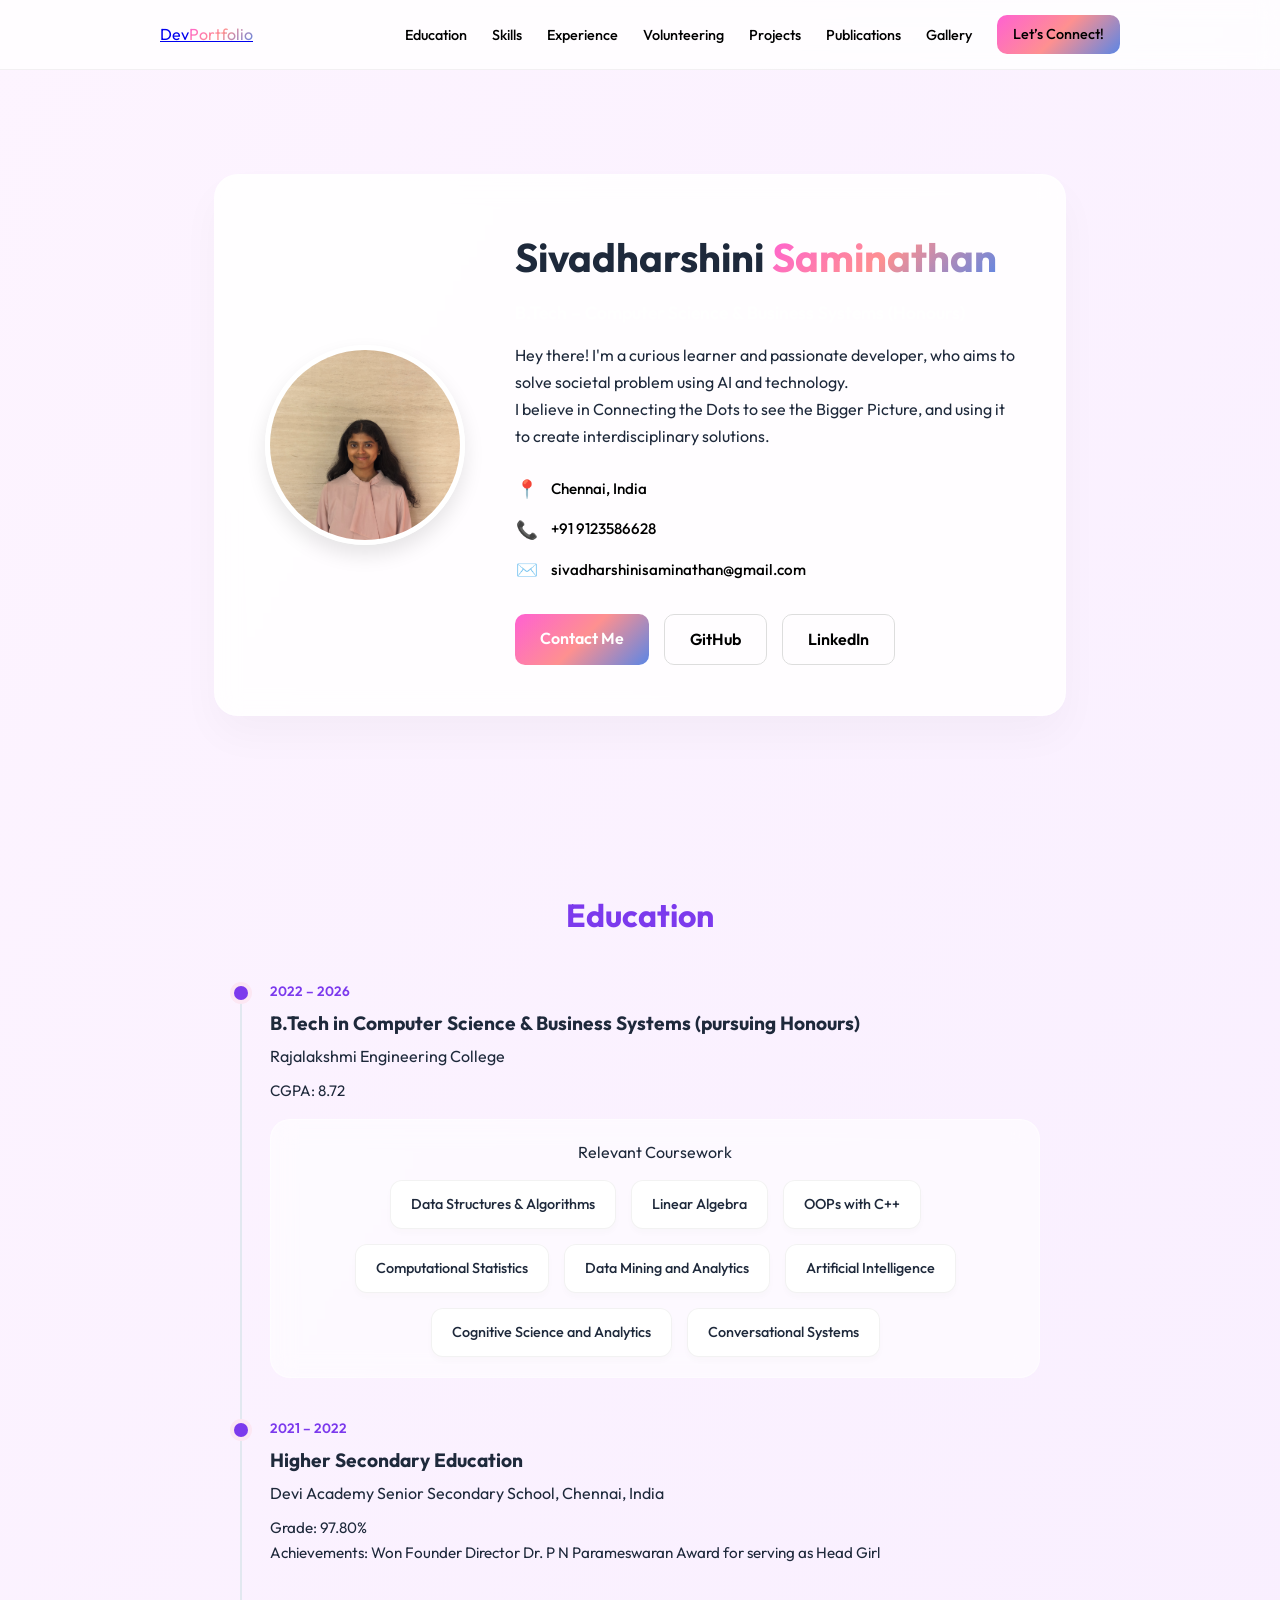
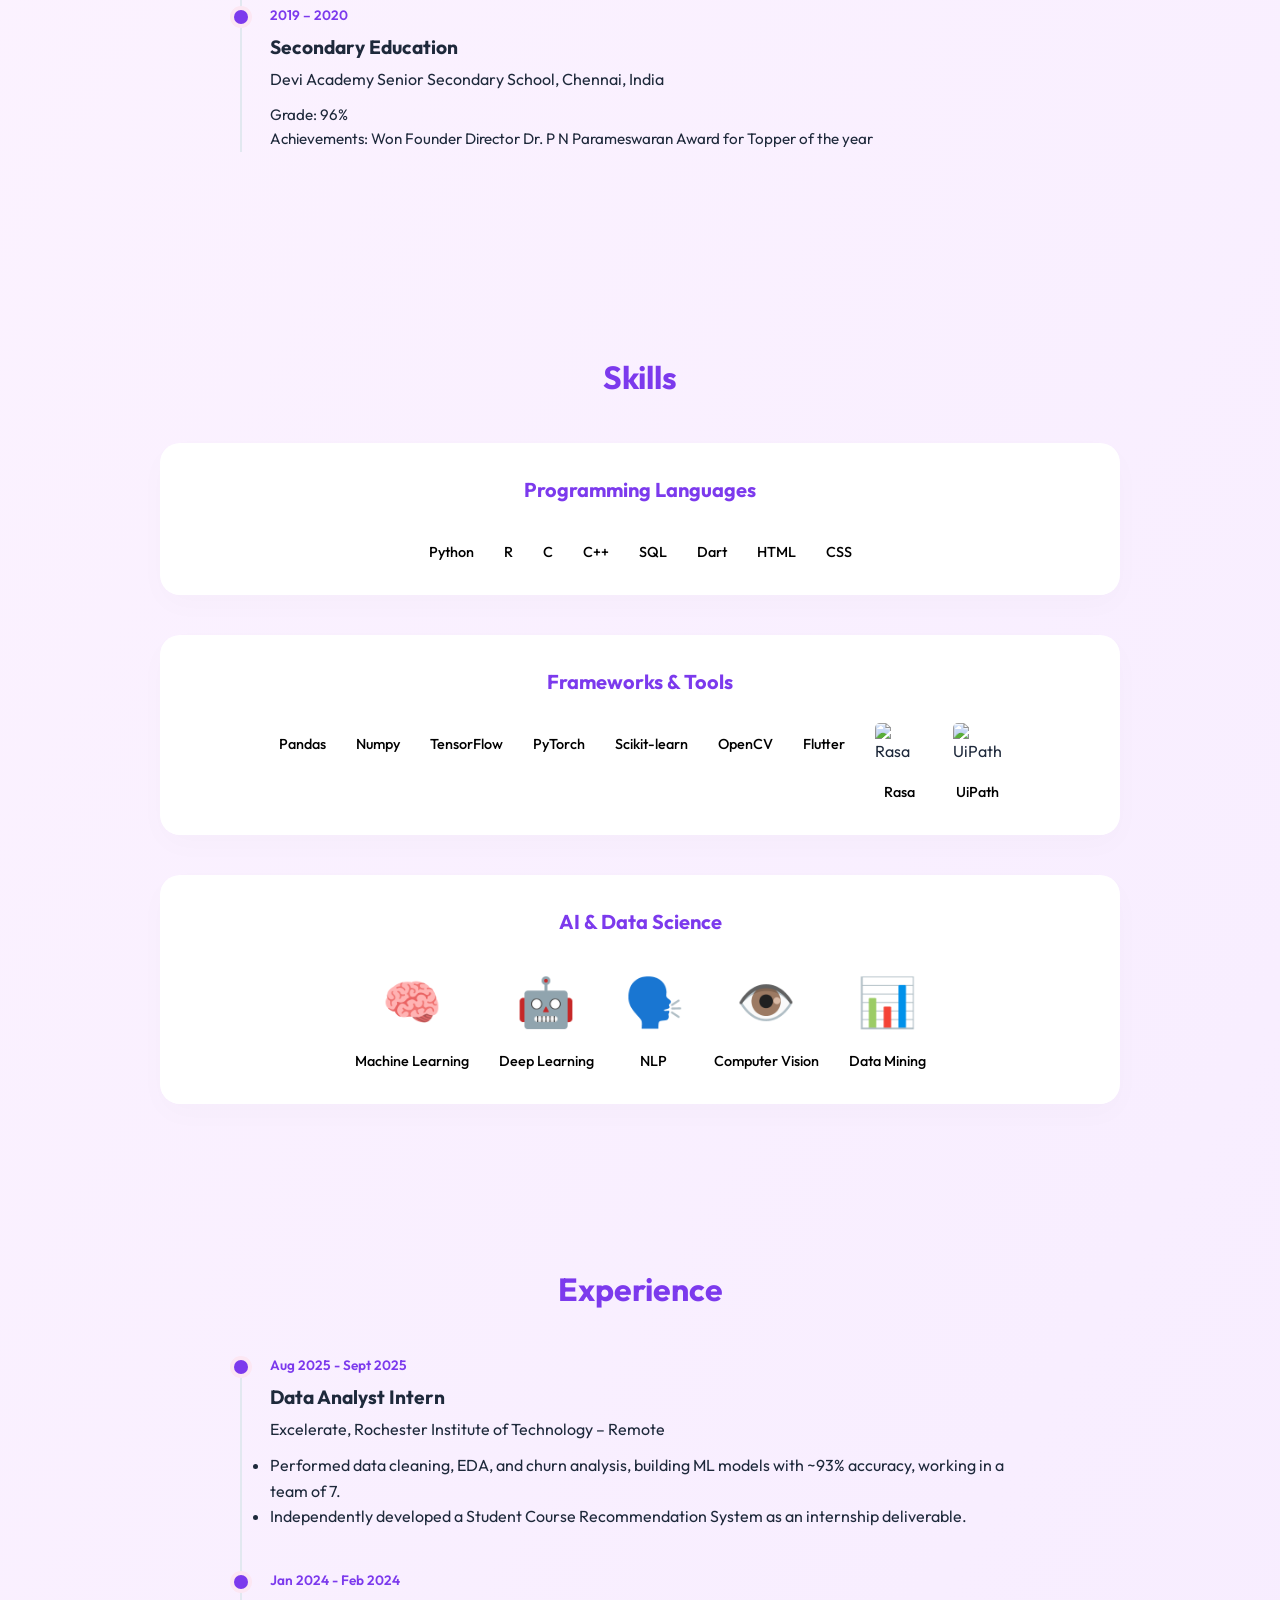
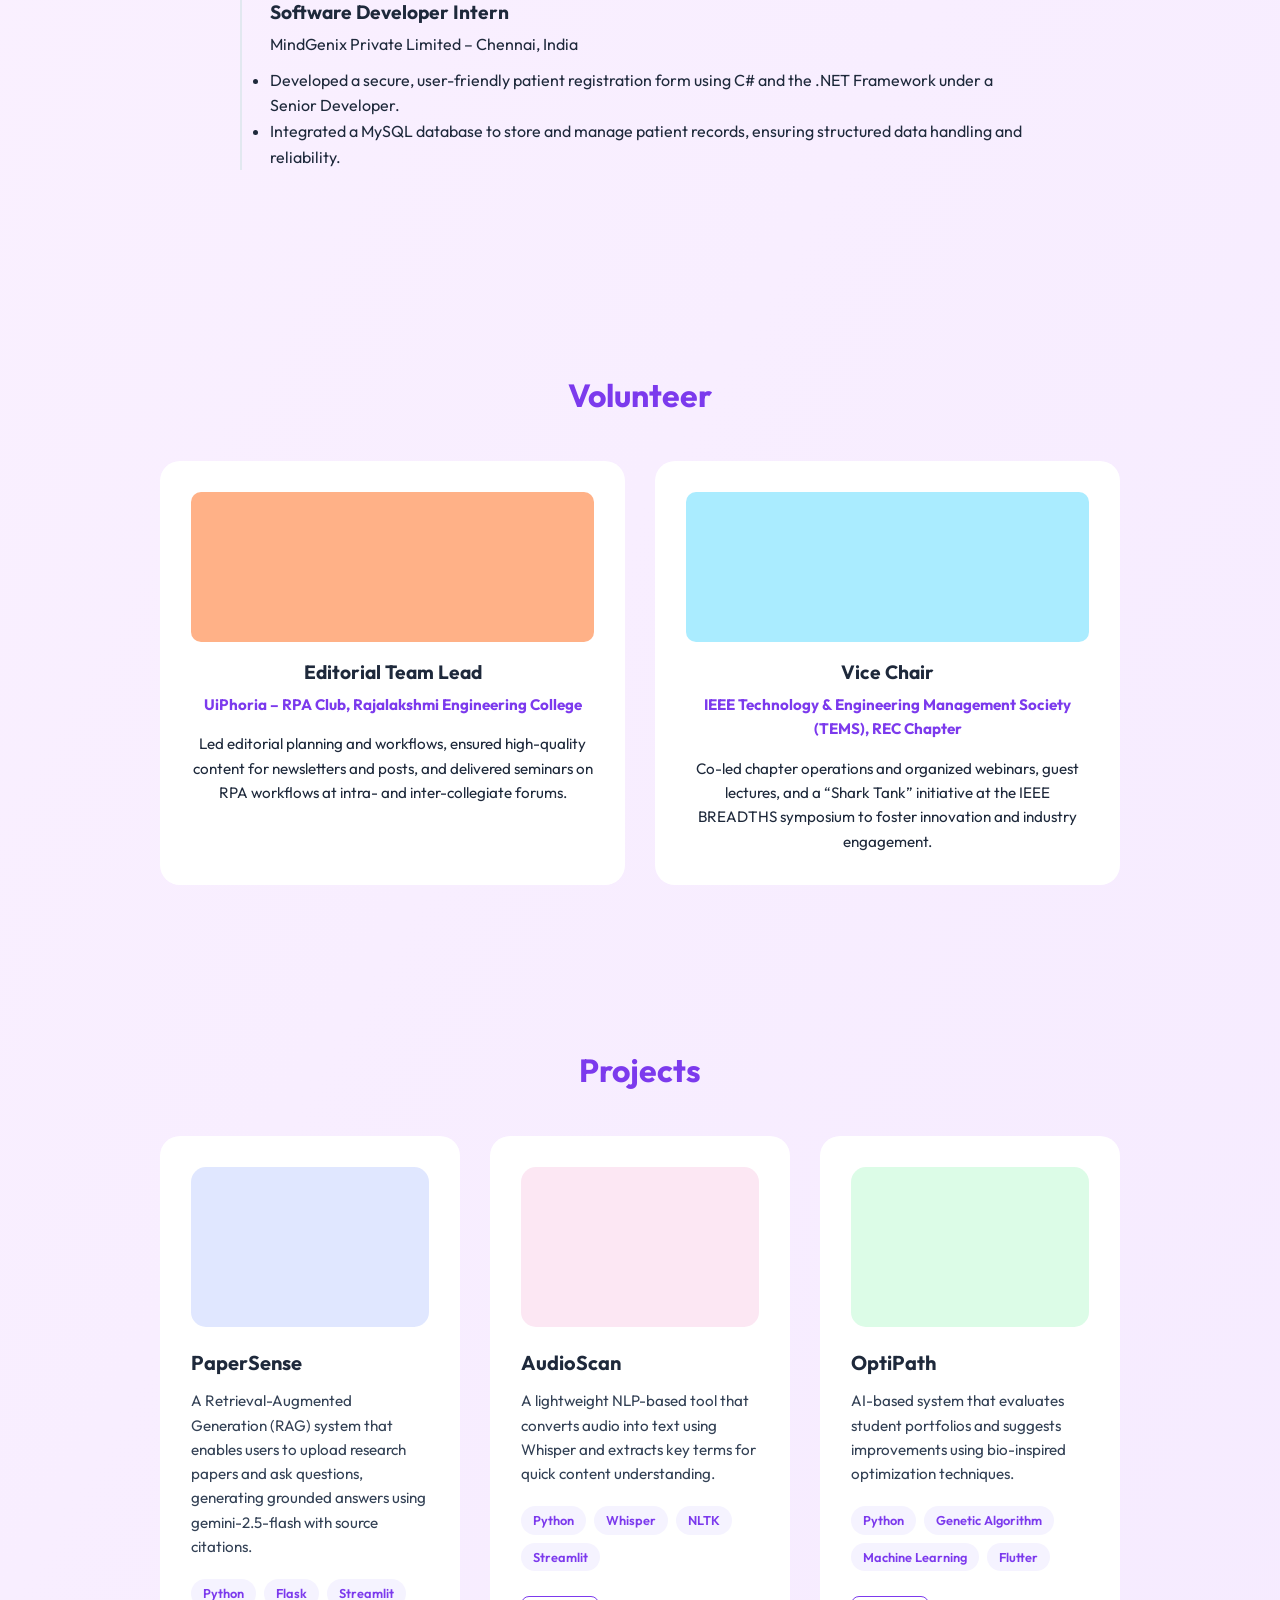
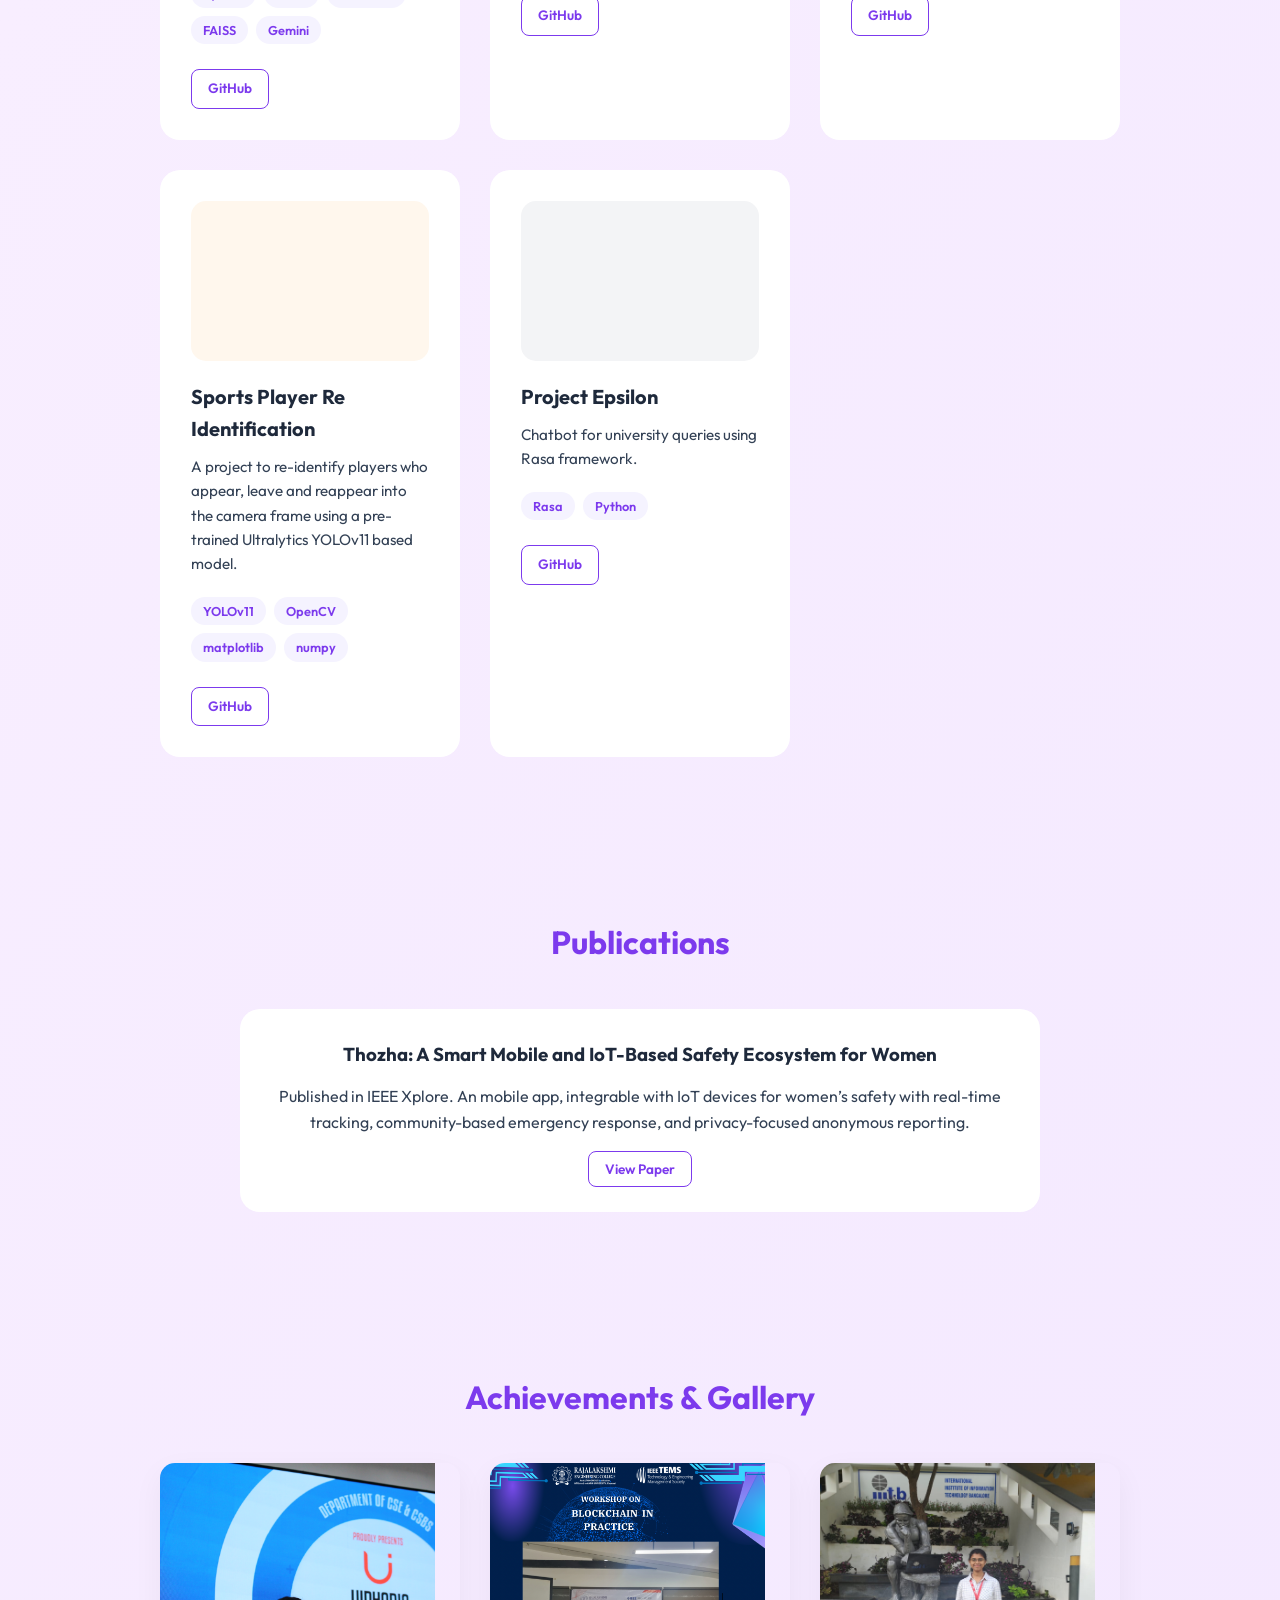
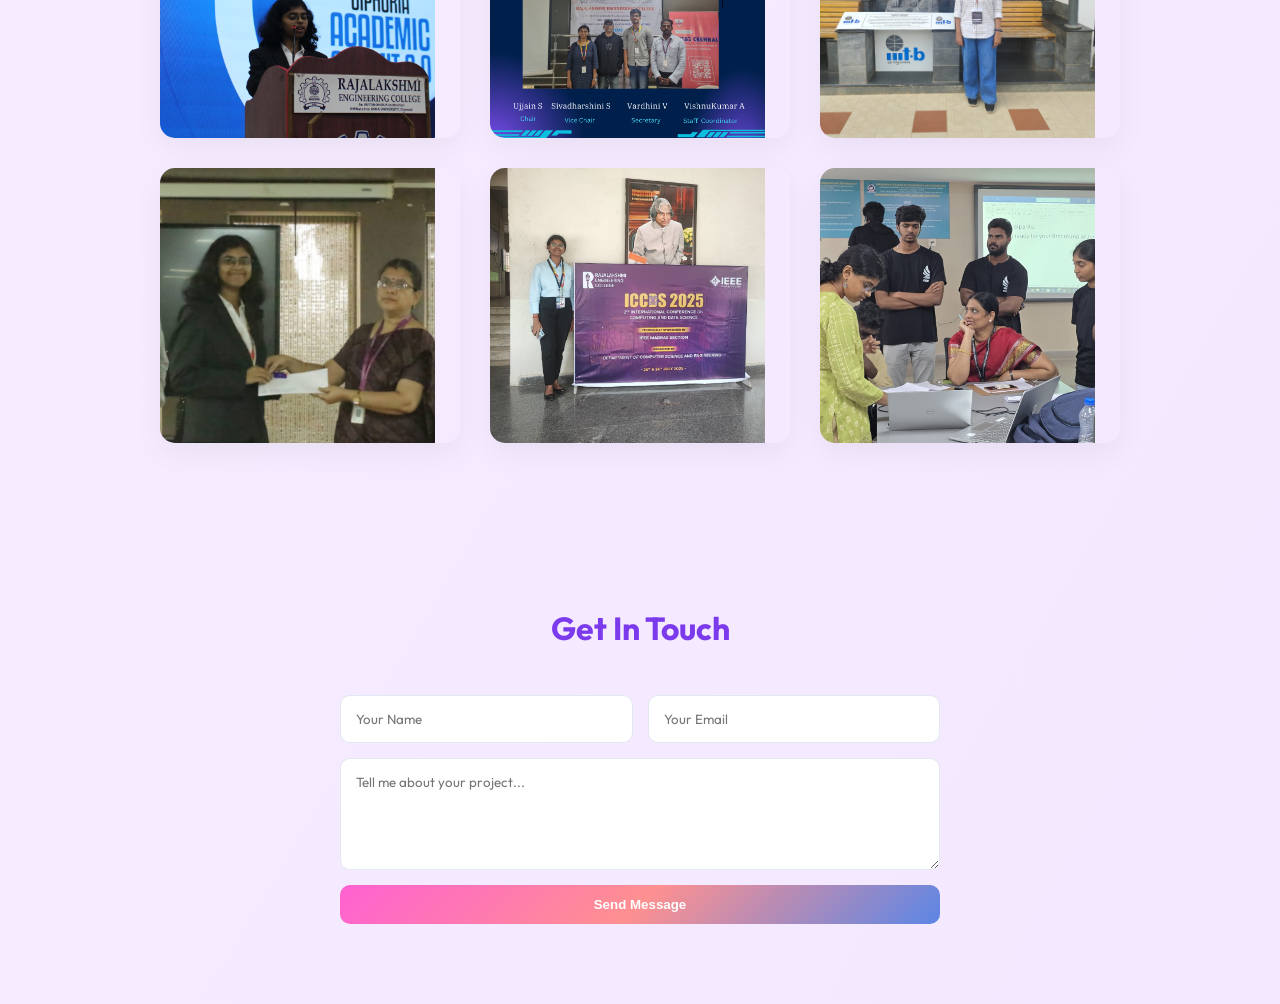
==== index.html @ cec2d794 "Initial commit" ====
<!DOCTYPE html>
<html lang="en">

<head>
    <meta charset="UTF-8">
    <meta name="viewport" content="width=device-width, initial-scale=1.0">
    <title>Portfolio | Sivadharshini Saminathan</title>

    <link rel="stylesheet" href="style.css">
    <link rel="stylesheet" type='text/css' href="https://cdn.jsdelivr.net/gh/devicons/devicon@latest/devicon.min.css" />

    <link rel="preconnect" href="https://fonts.googleapis.com">
    <link rel="preconnect" href="https://fonts.gstatic.com" crossorigin>
    <link href="https://fonts.googleapis.com/css2?family=Outfit:wght@300;400;500;600;700;800&display=swap"
        rel="stylesheet">
</head>

<body>

    <nav class="navbar">
        <div class="container nav-container">
            <a href="#" class="logo">Dev<span class="text-gradient">Portfolio</span></a>
            <ul class="nav-links">
                <li><a href="#education">Education</a></li>
                <li><a href="#skills">Skills</a></li>
                <li><a href="#experience">Experience</a></li>
                <li><a href="#volunteer">Volunteering</a></li>
                <li><a href="#projects">Projects</a></li>
                <li><a href="#publications">Publications</a></li>
                <li><a href="#gallery">Gallery</a></li>
                <li><a href="#contact" class="btn btn-primary" style="padding: 8px 16px;">Let’s Connect!</a></li>
            </ul>
        </div>
    </nav>

    <main>

        <!-- HERO -->
        <section class="hero">
            <div class="container">
                <div class="hero-rectangular-card">
                    <div class="profile-circle">
                        <img src="assets/profile.jpg" alt="Sivadharshini">
                    </div>

                    <div class="hero-right">
                        <h1>Sivadharshini <span class="text-gradient">Saminathan</span></h1>

                        <p class="hero-subtitle">
                            B.Tech – Computer Science & Business Systems (Honours)
                        </p>

                        <p class="hero-bio">
                            Hey there!
                            I'm a curious learner and passionate developer, who aims to solve societal problem using AI
                            and technology.<br>
                            I believe in Connecting the Dots to see the Bigger Picture, and using it to create
                            interdisciplinary solutions.
                        </p>

                        <ul class="hero-contact-list">
                            <li>
                                <span class="icon">📍</span>
                                <span>Chennai, India</span>
                            </li>
                            <li>
                                <span class="icon">📞</span>
                                <span>+91 9123586628</span>
                            </li>
                            <li>
                                <span class="icon">✉️</span>
                                <span>sivadharshinisaminathan@gmail.com</span>
                            </li>
                        </ul>

                        <div class="hero-btns">
                            <a href="#contact" class="btn btn-primary">Contact Me</a>
                            <a href="https://github.com/Sivadharshini04" class="btn btn-outline">GitHub</a>
                            <a href="https://linkedin.com/in/sivadharshini-saminathan"
                                class="btn btn-outline">LinkedIn</a>
                        </div>
                    </div>
                </div>
            </div>
        </section>

        <!-- EDUCATION -->
        <section id="education" class="section">
            <div class="container">
                <h2 class="section-title">Education</h2>

                <div class="timeline">
                    <!-- College -->
                    <div class="timeline-item">
                        <div class="timeline-dot"></div>
                        <div class="timeline-date">2022 – 2026</div>
                        <div class="timeline-content">
                            <h3>B.Tech in Computer Science & Business Systems (pursuing Honours)</h3>
                            <h4>Rajalakshmi Engineering College</h4>
                            <p style="margin-bottom: 15px;">CGPA: 8.72</p>

                            <div class="coursework-box" style="padding: 20px; margin-top: 15px;">
                                <h4 style="font-size: 1rem; margin-bottom: 15px;">Relevant Coursework</h4>
                                <div class="coursework-flex">
                                    <div class="course-card">Data Structures & Algorithms</div>
                                    <div class="course-card">Linear Algebra</div>
                                    <div class="course-card">OOPs with C++</div>
                                    <div class="course-card">Computational Statistics</div>
                                    <div class="course-card">Data Mining and Analytics</div>
                                    <div class="course-card">Artificial Intelligence</div>
                                    <div class="course-card">Cognitive Science and Analytics</div>
                                    <div class="course-card">Conversational Systems</div>
                                </div>
                            </div>
                        </div>
                    </div>

                    <!-- School -->
                    <div class="timeline-item">
                        <div class="timeline-dot"></div>
                        <div class="timeline-date">2021 – 2022</div>
                        <div class="timeline-content">
                            <h3>Higher Secondary Education</h3>
                            <h4>Devi Academy Senior Secondary School, Chennai, India</h4>
                            <p>Grade: 97.80%</p>
                            <p>Achievements: Won Founder Director Dr. P N Parameswaran Award for serving as Head Girl
                            </p>
                        </div>
                    </div>
                    <div class="timeline-item">
                        <div class="timeline-dot"></div>
                        <div class="timeline-date">2019 – 2020</div>
                        <div class="timeline-content">
                            <h3>Secondary Education</h3>
                            <h4>Devi Academy Senior Secondary School, Chennai, India</h4>
                            <p>Grade: 96%</p>
                            <p>Achievements: Won Founder Director Dr. P N Parameswaran Award for Topper of the year</p>
                        </div>
                    </div>
                </div>
            </div>
        </section>

        <!-- SKILLS -->
        <section id="skills" class="section">
            <div class="container">
                <h2 class="section-title">Skills</h2>

                <div class="skills-card-layout">
                    <!-- Programming Languages -->
                    <div class="skill-category-card">
                        <h3>Programming Languages</h3>
                        <div class="skill-icons-grid">
                            <div class="skill-item">
                                <i class="devicon-python-plain colored"></i>
                                <span>Python</span>
                            </div>
                            <div class="skill-item">
                                <i class="devicon-r-plain colored"></i>
                                <span>R</span>
                            </div>
                            <div class="skill-item">
                                <i class="devicon-c-plain colored"></i>
                                <span>C</span>
                            </div>
                            <div class="skill-item">
                                <i class="devicon-cplusplus-plain colored"></i>
                                <span>C++</span>
                            </div>
                            <div class="skill-item">
                                <i class="devicon-mysql-plain colored"></i>
                                <span>SQL</span>
                            </div>
                            <div class="skill-item">
                                <i class="devicon-dart-plain colored"></i>
                                <span>Dart</span>
                            </div>
                            <div class="skill-item">
                                <i class="devicon-html5-plain colored"></i>
                                <span>HTML</span>
                            </div>
                            <div class="skill-item">
                                <i class="devicon-css3-plain colored"></i>
                                <span>CSS</span>
                            </div>
                        </div>
                    </div>

                    <!-- Frameworks & Tools -->
                    <div class="skill-category-card">
                        <h3>Frameworks & Tools</h3>
                        <div class="skill-icons-grid">
                            <div class="skill-item">
                                <i class="devicon-pandas-plain colored"></i>
                                <span>Pandas</span>
                            </div>
                            <div class="skill-item">
                                <i class="devicon-numpy-plain colored"></i>
                                <span>Numpy</span>
                            </div>
                            <div class="skill-item">
                                <i class="devicon-tensorflow-original colored"></i>
                                <span>TensorFlow</span>
                            </div>
                            <div class="skill-item">
                                <i class="devicon-pytorch-original colored"></i>
                                <span>PyTorch</span>
                            </div>
                            <div class="skill-item">
                                <i class="devicon-scikitlearn-plain colored"></i>
                                <span>Scikit-learn</span>
                            </div>
                            <div class="skill-item">
                                <i class="devicon-opencv-plain colored"></i>
                                <span>OpenCV</span>
                            </div>
                            <div class="skill-item">
                                <i class="devicon-flutter-plain colored"></i>
                                <span>Flutter</span>
                            </div>
                            <div class="skill-item">
                                <img src="https://github.com/RasaHQ.png" alt="Rasa" class="skill-img">
                                <span>Rasa</span>
                            </div>
                            <div class="skill-item">
                                <img src="https://github.com/UiPath.png" alt="UiPath" class="skill-img">
                                <span>UiPath</span>
                            </div>
                        </div>
                    </div>

                    <!-- AI & Data Science -->
                    <div class="skill-category-card">
                        <h3>AI & Data Science</h3>
                        <div class="skill-icons-grid">
                            <div class="skill-item">
                                <span class="emoji-icon">🧠</span>
                                <span>Machine Learning</span>
                            </div>
                            <div class="skill-item">
                                <span class="emoji-icon">🤖</span>
                                <span>Deep Learning</span>
                            </div>
                            <div class="skill-item">
                                <span class="emoji-icon">🗣️</span>
                                <span>NLP</span>
                            </div>
                            <div class="skill-item">
                                <span class="emoji-icon">👁️</span>
                                <span>Computer Vision</span>
                            </div>
                            <div class="skill-item">
                                <span class="emoji-icon">📊</span>
                                <span>Data Mining</span>
                            </div>
                        </div>
                    </div>
                </div>
            </div>
        </section>

        <!-- EXPERIENCE -->
        <section id="experience" class="section">
            <div class="container">
                <h2 class="section-title">Experience</h2>
                <div class="timeline">
                    <!-- Example Internship Item -->
                    <div class="timeline-item">
                        <div class="timeline-dot"></div>
                        <div class="timeline-date">Aug 2025 - Sept 2025</div>
                        <div class="timeline-content">
                            <h3>Data Analyst Intern</h3>
                            <h4>Excelerate, Rochester Institute of Technology – Remote</h4>
                            <ul>
                                <li>Performed data cleaning, EDA, and churn analysis, building ML models with ~93%
                                    accuracy, working in a team of 7.</li>
                                <li>Independently developed a Student Course Recommendation System as an internship
                                    deliverable.</li>
                            </ul>
                        </div>
                    </div>
                    <div class="timeline-item">
                        <div class="timeline-dot"></div>
                        <div class="timeline-date">Jan 2024 - Feb 2024</div>
                        <div class="timeline-content">
                            <h3>Software Developer Intern</h3>
                            <h4>MindGenix Private Limited – Chennai, India</h4>
                            <ul>
                                <li>Developed a secure, user-friendly patient registration form using C# and the .NET
                                    Framework under a Senior Developer.</li>
                                <li>Integrated a MySQL database to store and manage patient records, ensuring structured
                                    data handling and reliability.</li>
                            </ul>
                        </div>
                    </div>
                </div>
            </div>
        </section>

        <!-- VOLUNTEER -->
        <section id="volunteer" class="section">
            <div class="container">
                <h2 class="section-title">Volunteer</h2>
                <div class="volunteer-grid">
                    <div class="volunteer-card">
                        <div class="volunteer-img-placeholder"
                            style="background-color: #ffb187; height: 150px; border-radius: 10px; margin-bottom: 15px;">
                        </div>
                        <h3>Editorial Team Lead</h3>
                        <h4>UiPhoria – RPA Club, Rajalakshmi Engineering College</h4>
                        <p>
                            Led editorial planning and workflows, ensured high-quality content for newsletters and
                            posts,
                            and delivered seminars on RPA workflows at intra- and inter-collegiate forums.
                        </p>
                    </div>

                    <div class="volunteer-card">
                        <div class="volunteer-img-placeholder"
                            style="background-color: #aaecff; height: 150px; border-radius: 10px; margin-bottom: 15px;">
                        </div>
                        <h3>Vice Chair</h3>
                        <h4>IEEE Technology & Engineering Management Society (TEMS), REC Chapter</h4>
                        <p>
                            Co-led chapter operations and organized webinars, guest lectures, and a “Shark Tank”
                            initiative
                            at the IEEE BREADTHS symposium to foster innovation and industry engagement.
                        </p>
                    </div>

                </div>
            </div>
        </section>

        <!-- PROJECTS -->
        <section id="projects" class="section">
            <div class="container">
                <h2 class="section-title">Projects</h2>
                <div class="projects-grid">
                    <!-- Project 1: PaperSense -->
                    <div class="project-card">
                        <div class="project-img-placeholder" style="background-color: #e0e7ff;"></div>
                        <div class="project-content">
                            <h3>PaperSense</h3>
                            <p>
                                A Retrieval-Augmented Generation (RAG) system that enables users to upload research
                                papers and ask questions, generating grounded answers using gemini-2.5-flash with
                                source citations.
                            </p>
                            <div class="project-tags">
                                <span>Python</span>
                                <span>Flask</span>
                                <span>Streamlit</span>
                                <span>FAISS</span>
                                <span>Gemini</span>
                            </div>
                            <div class="project-links">
                                <a href="https://github.com/Sivadharshini04/papersense" class="btn-sm btn-outline"
                                    target="_blank">
                                    GitHub
                                </a>
                            </div>
                        </div>
                    </div>

                    <!-- Project 2: AudioScan -->
                    <div class="project-card">
                        <div class="project-img-placeholder" style="background-color: #fce7f3;"></div>
                        <div class="project-content">
                            <h3>AudioScan</h3>
                            <p>
                                A lightweight NLP-based tool that converts audio into text using Whisper and extracts
                                key terms for quick content understanding.
                            </p>
                            <div class="project-tags">
                                <span>Python</span>
                                <span>Whisper</span>
                                <span>NLTK</span>
                                <span>Streamlit</span>
                            </div>
                            <div class="project-links">
                                <a href="https://github.com/Sivadharshini04/AudioScan" class="btn-sm btn-outline"
                                    target="_blank">
                                    GitHub
                                </a>
                            </div>
                        </div>
                    </div>


                    <!-- Project 3: OptiPath -->
                    <div class="project-card">
                        <div class="project-img-placeholder" style="background-color: #dcfce7;"></div>
                        <div class="project-content">
                            <h3>OptiPath</h3>
                            <p>AI-based system that evaluates student portfolios and suggests improvements using
                                bio-inspired optimization techniques.</p>
                            <div class="project-tags">
                                <span>Python</span>
                                <span>Genetic Algorithm</span>
                                <span>Machine Learning</span>
                                <span>Flutter</span>
                            </div>
                            <div class="project-links">
                                <a href="https://github.com/Sivadharshini04/OptiPath" class="btn-sm btn-outline"
                                    target="_blank">
                                    GitHub
                                </a>
                            </div>
                        </div>
                    </div>


                    <!-- Project 4: Player Re-Identification -->
                    <div class="project-card">
                        <div class="project-img-placeholder" style="background-color: #fff7ed;"></div>
                        <div class="project-content">
                            <h3>Sports Player Re Identification</h3>
                            <p>A project to re-identify players who appear, leave and reappear into the camera frame
                                using a pre-trained Ultralytics YOLOv11 based model.</p>
                            <div class="project-tags">
                                <span>YOLOv11</span>
                                <span>OpenCV</span>
                                <span>matplotlib</span>
                                <span>numpy</span>
                            </div>
                            <div class="project-links">
                                <a href="https://github.com/Sivadharshini04/sports-player-reidentification"
                                    class="btn-sm btn-outline" target="blank">
                                    GitHub
                                </a>
                            </div>
                        </div>
                    </div>

                    <!-- Project 5 -->
                    <div class="project-card">
                        <div class="project-img-placeholder" style="background-color: #f3f4f6;"></div>
                        <div class="project-content">
                            <h3>Project Epsilon</h3>
                            <p>Chatbot for university queries using Rasa framework.</p>
                            <div class="project-tags">
                                <span>Rasa</span>
                                <span>Python</span>
                            </div>
                            <div class="project-links">
                                <a href="#" class="btn-sm btn-outline">GitHub</a>
                            </div>
                        </div>
                    </div>
                </div>
            </div>
        </section>

        <!-- PUBLICATIONS -->
        <section id="publications" class="section">
            <div class="container">
                <h2 class="section-title">Publications</h2>
                <div class="publication-card">
                    <h3>Thozha: A Smart Mobile and IoT-Based Safety Ecosystem for Women</h3>
                    <p>Published in IEEE Xplore. An mobile app, integrable with IoT devices for women’s safety with
                        real-time tracking, community-based emergency response, and privacy-focused anonymous reporting.
                    </p>
                    <a href="https://ieeexplore.ieee.org/abstract/document/11209496" class="btn-sm btn-outline"
                        target="_blank">View Paper</a>
                </div>
            </div>
        </section>

        <!-- GALLERY -->
        <section id="gallery" class="section">
            <div class="container">
                <h2 class="section-title">Achievements & Gallery</h2>
                <div class="gallery-grid">
                    <div class="gallery-item">
                        <img src="assets/gallery1.jpg" alt="UiPhoria Academic Summit 2024" class="gallery-img">
                    </div>
                    <div class="gallery-item">
                        <img src="assets/gallery2.jpg" alt="IEEE TEMS Workshop 2024" class="gallery-img">
                    </div>
                    <div class="gallery-item">
                        <img src="assets/gallery3.jpg" alt="IIIT B Hack the Metaverse 2023" class="gallery-img">
                    </div>
                    <div class="gallery-item">
                        <img src="assets/gallery4.jpg" alt="IEEE TEMS Inauguration 2025" class="gallery-img">
                    </div>
                    <div class="gallery-item">
                        <img src="assets/gallery5.jpg" alt="gallery5" class="gallery-img">
                    </div>
                    <div class="gallery-item">
                        <img src="assets/gallery6.jpg" alt="gallery6" class="gallery-img">
                    </div>
                </div>
            </div>
        </section>

        <!-- CONTACT -->
        <section id="contact" class="section">
            <div class="container">
                <h2 class="section-title">Get In Touch</h2>

                <div class="contact-wrapper">
                    <form class="balanced-form">
                        <div class="input-row">
                            <input type="text" class="form-input" placeholder="Your Name">
                            <input type="email" class="form-input" placeholder="Your Email">
                        </div>

                        <textarea rows="5" class="form-input" placeholder="Tell me about your project..."></textarea>

                        <button class="btn btn-primary full-btn">Send Message</button>
                    </form>
                </div>
            </div>
        </section>

    </main>

</body>

</html>
---- style.css ----
:root {
    --primary-bg: #f5f3ff;
    /* Will be overridden by body background */
    --card-bg: rgba(255, 255, 255, 0.85);
    --accent: #7c3aed;
    --text-main: #1e293b;
    --text-muted: #ffffff;
    --gradient: linear-gradient(135deg, #FF61D2 0%, #FE9090 50%, #5B86E5 100%);
}

* {
    margin: 0;
    padding: 0;
    box-sizing: border-box;
}

body {
    font-family: 'Outfit', sans-serif;
    background: linear-gradient(120deg, #fdf4ff 0%, #f3e8ff 50%, #e0e7ff 100%);
    background-size: 200% 200%;
    animation: gradientBG 15s ease infinite;
    color: var(--text-main);
    line-height: 1.6;
}

@keyframes gradientBG {
    0% {
        background-position: 0% 50%;
    }

    50% {
        background-position: 100% 50%;
    }

    100% {
        background-position: 0% 50%;
    }
}

.container {
    max-width: 1000px;
    margin: 0 auto;
    padding: 0 20px;
}

.text-gradient {
    background: var(--gradient);
    background-clip: text;
    -webkit-background-clip: text;
    -webkit-text-fill-color: transparent;
}

.section {
    padding: 80px 0;
}

.section-title {
    text-align: center;
    margin-bottom: 40px;
    font-size: 2rem;
    color: #7c3aed;
}

/* Navbar */
.navbar {
    position: fixed;
    top: 0;
    width: 100%;
    background: rgba(255, 255, 255, 0.8);
    backdrop-filter: blur(10px);
    z-index: 1000;
    padding: 15px 0;
    border-bottom: 1px solid rgba(0, 0, 0, 0.05);
}

.nav-container {
    display: flex;
    justify-content: space-between;
    align-items: center;
}

.nav-links {
    display: flex;
    list-style: none;
    gap: 25px;
    align-items: center;
}

.nav-links a {
    text-decoration: none;
    color: #000;
    font-weight: 500;
    font-size: 0.9rem;
}

/* Hero Card */
.hero {
    min-height: 90vh;
    display: flex;
    align-items: center;
    padding-top: 80px;
}

.hero-rectangular-card {
    background: var(--card-bg);
    border-radius: 24px;
    padding: 50px;
    display: flex;
    align-items: center;
    gap: 50px;
    box-shadow: 0 20px 40px rgba(0, 0, 0, 0.03);
    backdrop-filter: blur(12px);
    -webkit-backdrop-filter: blur(12px);
    border: 1px solid rgba(255, 255, 255, 0.5);
}

.profile-circle {
    width: 200px;
    height: 200px;
    border-radius: 50%;
    overflow: hidden;
    border: 5px solid #fff;
    box-shadow: 0 10px 20px rgba(0, 0, 0, 0.1);
    flex-shrink: 0;
}

.profile-circle img {
    width: 100%;
    height: 100%;
    object-fit: cover;
}

.hero-right h1 {
    font-size: 2.5rem;
    margin-bottom: 10px;
}

.hero-subtitle {
    font-size: 1.1rem;
    color: var(--text-muted);
    margin-bottom: 15px;
    font-weight: 500;
}

.hero-bio {
    color: var(--text-main);
    margin-bottom: 25px;
    max-width: 500px;
    line-height: 1.7;
    font-size: 1rem;
}

.hero-contact-list {
    list-style: none;
    margin-bottom: 30px;
    display: flex;
    flex-direction: column;
    gap: 12px;
}

.hero-contact-list li {
    display: flex;
    align-items: center;
    gap: 12px;
    color: #000;
    font-size: 0.95rem;
    font-weight: 500;
}

.hero-contact-list .icon {
    font-size: 1.1rem;
    width: 24px;
    text-align: center;
}

.hero-btns {
    display: flex;
    gap: 15px;
}

/* Buttons */
.btn {
    padding: 12px 25px;
    border-radius: 10px;
    font-weight: 600;
    text-decoration: none;
    display: inline-block;
    cursor: pointer;
    border: none;
    transition: 0.3s;
}

.btn-primary {
    background: var(--gradient);
    color: #fff;
}

.btn-outline {
    border: 1.5px solid #ddd;
    color: #000;
}

.btn-outline:hover {
    border-color: var(--accent);
    color: var(--accent);
}

/* Projects Section */
.projects-grid {
    display: grid;
    grid-template-columns: repeat(auto-fit, minmax(300px, 1fr));
    gap: 30px;
}

.project-card {
    background: #fff;
    border-radius: 20px;
    padding: 30px;
    backdrop-filter: blur(12px);
    -webkit-backdrop-filter: blur(12px);
    border: 1px solid rgba(255, 255, 255, 0.5);
    transition: transform 0.3s ease, box-shadow 0.3s ease;
    display: flex;
    flex-direction: column;
}

.project-card:hover {
    transform: translateY(-5px);
    box-shadow: 0 20px 40px rgba(0, 0, 0, 0.08);
}

.project-content h3 {
    font-size: 1.25rem;
    margin-bottom: 10px;
    color: var(--text-main);
}

.project-content p {
    color: #334155;
    /* Dark gray */
    font-size: 0.95rem;
    margin-bottom: 20px;
    line-height: 1.6;
}

.project-tags {
    display: flex;
    flex-wrap: wrap;
    gap: 8px;
    margin-bottom: 25px;
}

.project-tags span {
    background: var(--primary-bg);
    color: #7c3aed;
    padding: 4px 12px;
    border-radius: 20px;
    font-size: 0.8rem;
    font-weight: 600;
}

.project-links {
    display: flex;
    gap: 10px;
    margin-top: auto;
}

.btn-sm {
    padding: 8px 16px;
    border-radius: 8px;
    font-size: 0.85rem;
    text-decoration: none;
    font-weight: 600;
    transition: 0.3s;
}

.btn-sm.btn-outline {
    border: 1px solid #7c3aed;
    /* Purple border */
    color: #7c3aed;
    /* Purple text */
    background: #fff;
    /* White background */
}

.btn-sm.btn-outline:hover {
    background: #7c3aed;
    color: #fff;
}

.btn-sm.btn-primary {
    background: var(--gradient);
    color: #fff;
}

/* Education & Coursework */
.edu-main-info {
    text-align: left;
    margin-bottom: 30px;
}

.edu-main-info h3 {
    font-size: 1.5rem;
    color: #1e293b;
    margin-bottom: 5px;
}

.edu-main-info p {
    color: #334155;
    font-size: 1rem;
    margin-bottom: 15px;
}

.cgpa-pill {
    display: inline-block;
    padding: 6px 18px;
    background: #ede9fe;
    color: #7c3aed;
    border-radius: 20px;
    font-weight: 700;
    margin-top: 5px;
    font-size: 0.9rem;
}

.coursework-box {
    background: rgba(255, 255, 255, 0.6);
    padding: 30px;
    border-radius: 20px;
    backdrop-filter: blur(12px);
    -webkit-backdrop-filter: blur(12px);
    border: 1px solid rgba(255, 255, 255, 0.5);
}

.coursework-box h4 {
    text-align: center;
    margin-bottom: 25px;
    color: #1e293b;
    font-size: 1.2rem;
}

.coursework-flex {
    display: flex;
    flex-wrap: wrap;
    gap: 15px;
    justify-content: center;
}

.course-card {
    background: #fff;
    padding: 12px 20px;
    border-radius: 12px;
    font-size: 0.9rem;
    border: 1px solid rgba(0, 0, 0, 0.05);
    font-weight: 500;
    color: #1e293b;
    /* Dark text */
    box-shadow: 0 4px 6px rgba(0, 0, 0, 0.02);
    transition: transform 0.2s, box-shadow 0.2s;
}

.course-card:hover {
    transform: translateY(-2px);
    box-shadow: 0 8px 12px rgba(0, 0, 0, 0.05);
    border-color: #7c3aed;
}

/* Skills Card Layout */
.skills-card-layout {
    display: flex;
    flex-direction: column;
    gap: 40px;
}

.skill-category-card {
    background: #fff;
    padding: 30px;
    border-radius: 20px;
    backdrop-filter: blur(12px);
    -webkit-backdrop-filter: blur(12px);
    border: 1px solid rgba(255, 255, 255, 0.5);
    box-shadow: 0 10px 30px rgba(0, 0, 0, 0.02);
}

.skill-category-card h3 {
    color: #7c3aed;
    margin-bottom: 25px;
    text-align: center;
    font-size: 1.25rem;
}

.skill-icons-grid {
    display: flex;
    flex-wrap: wrap;
    justify-content: center;
    gap: 30px;
}

.skill-item {
    display: flex;
    flex-direction: column;
    align-items: center;
    gap: 10px;
}

.skill-item i {
    font-size: 3rem;
    transition: transform 0.3s;
}

.skill-item:hover i {
    transform: scale(1.1);
}

.skill-item .emoji-icon {
    font-size: 3rem;
}

.skill-item span {
    font-size: 0.9rem;
    font-weight: 500;
    color: #000;
    /* Black text */
}

/* Experience Timeline */
.timeline {
    position: relative;
    max-width: 800px;
    margin: 0 auto;
    padding-left: 30px;
}

.timeline::before {
    content: '';
    position: absolute;
    left: 0;
    top: 5px;
    bottom: 0;
    width: 2px;
    background: #e2e8f0;
}

.timeline-item {
    position: relative;
    margin-bottom: 40px;
}

.timeline-dot {
    position: absolute;
    left: -36px;
    top: 5px;
    width: 14px;
    height: 14px;
    border-radius: 50%;
    background: var(--accent);
    box-shadow: 0 0 0 4px #fce7f3;
}

.timeline-date {
    font-size: 0.85rem;
    color: var(--accent);
    font-weight: 600;
    margin-bottom: 5px;
}

.timeline-content h3 {
    font-size: 1.2rem;
    color: var(--text-main);
    margin-bottom: 5px;
}

.timeline-content h4 {
    font-size: 1rem;
    color: #1e293b;
    font-weight: 400;
    margin-bottom: 10px;
}

.timeline-content p {
    color: #1e293b;
    font-size: 0.95rem;
    line-height: 1.6;
    font-weight: 400;
}

/* Volunteer Grid */
.volunteer-grid {
    display: grid;
    grid-template-columns: repeat(auto-fit, minmax(300px, 1fr));
    gap: 30px;
}

.volunteer-card {
    background: #fff;
    padding: 30px;
    border-radius: 20px;
    backdrop-filter: blur(12px);
    -webkit-backdrop-filter: blur(12px);
    border: 1px solid rgba(255, 255, 255, 0.5);
    text-align: center;
    transition: transform 0.3s;
}

.volunteer-card:hover {
    transform: translateY(-5px);
}

.volunteer-card h3 {
    color: var(--text-main);
    margin-bottom: 5px;
    font-size: 1.2rem;
}

.volunteer-card h4 {
    color: var(--accent);
    font-size: 0.95rem;
    margin-bottom: 15px;
}

.volunteer-card p {
    color: #1e293b;
    font-size: 0.95rem;
    font-weight: 400;
}

/* Projects Image Placeholder */
.project-img-placeholder {
    height: 160px;
    border-radius: 15px;
    margin-bottom: 20px;
    background: #f1f5f9;
}

/* Publications */
.publication-card {
    background: #fff;
    padding: 30px;
    border-radius: 20px;
    backdrop-filter: blur(12px);
    -webkit-backdrop-filter: blur(12px);
    border: 1px solid rgba(255, 255, 255, 0.5);
    max-width: 800px;
    margin: 0 auto;
    text-align: center;
}

.publication-card h3 {
    color: var(--text-main);
    margin-bottom: 15px;
}

.publication-card p {
    color: #334155;
    /* Dark gray */
    margin-bottom: 20px;
    line-height: 1.6;
}

/* Contact Balanced */
.contact-wrapper {
    max-width: 600px;
    margin: 0 auto;
}

.balanced-form {
    display: flex;
    flex-direction: column;
    gap: 15px;
}

.input-row {
    display: grid;
    grid-template-columns: 1fr 1fr;
    gap: 15px;
}

.form-input {
    padding: 15px;
    border-radius: 10px;
    border: 1px solid #e2e8f0;
    background: #fff;
    font-family: inherit;
    width: 100%;
}

.form-input:focus {
    outline: none;
    border-color: #7c3aed;
}

.full-btn {
    width: 100%;
}

/* Gallery */
.gallery-grid {
    display: grid;
    grid-template-columns: repeat(3, 1fr);
    gap: 30px;
}

.gallery-item {
    border-radius: 15px;
    overflow: hidden;
    position: relative;
    cursor: pointer;
    box-shadow: 0 10px 30px rgba(0, 0, 0, 0.05);
}

.gallery-img-placeholder {
    height: 275px;
    width: 275px;
    transition: transform 0.3s;
}

.gallery-item:hover .gallery-img-placeholder {
    transform: scale(1.05);
}

.gallery-img {
    width: 275px;
    height: 275px;
    object-fit: cover;
    transition: transform 0.3s;
    display: block;
}

.gallery-item:hover .gallery-img {
    transform: scale(1.05);
}

/* Mobile */
@media (max-width: 768px) {
    .hero-rectangular-card {
        flex-direction: column;
        text-align: center;
        padding: 30px;
    }

    .hero-btns {
        justify-content: center;
    }

    .skills-card-layout {
        gap: 30px;
    }

    .input-row {
        grid-template-columns: 1fr;
    }
}
/* Skill Images */
.skill-item .skill-img {
    width: 3rem;
    height: 3rem;
    object-fit: contain;
    transition: transform 0.3s;
    border-radius: 5px;
}

.skill-item:hover .skill-img {
    transform: scale(1.1);
}
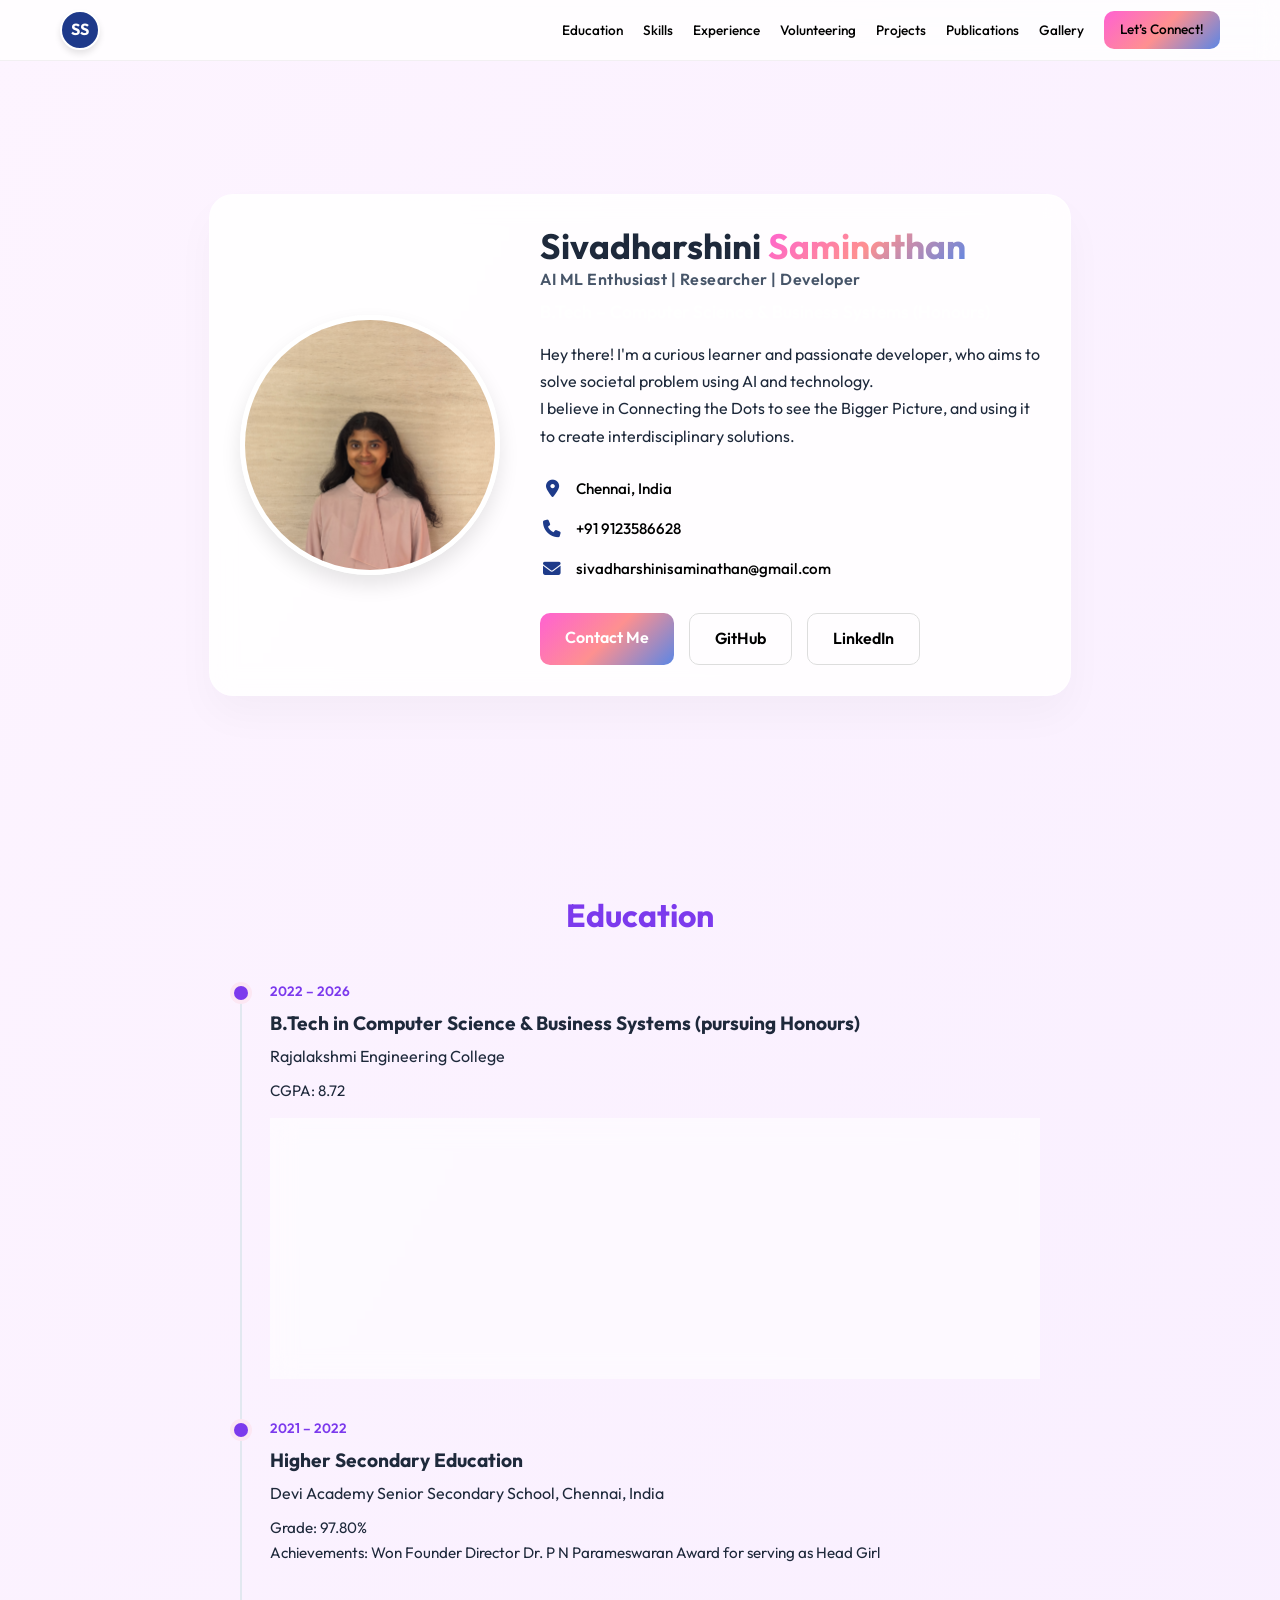
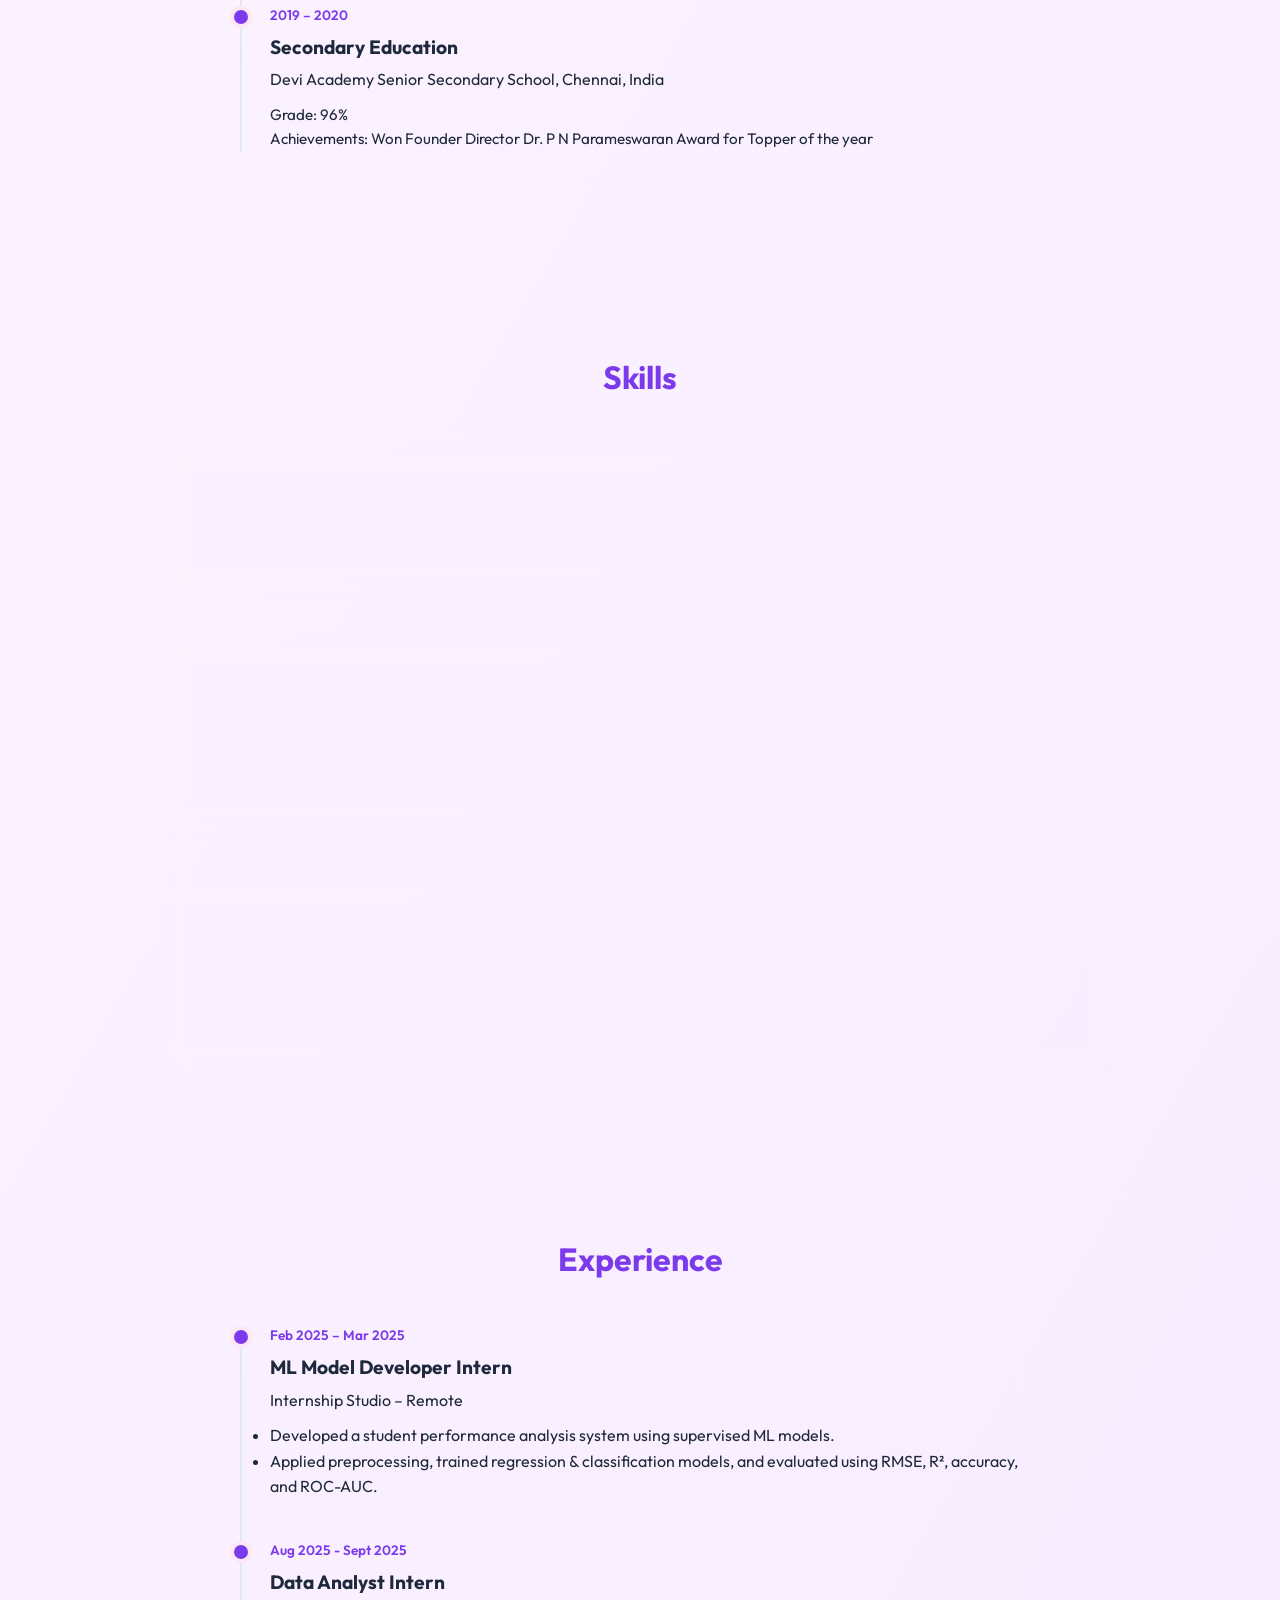
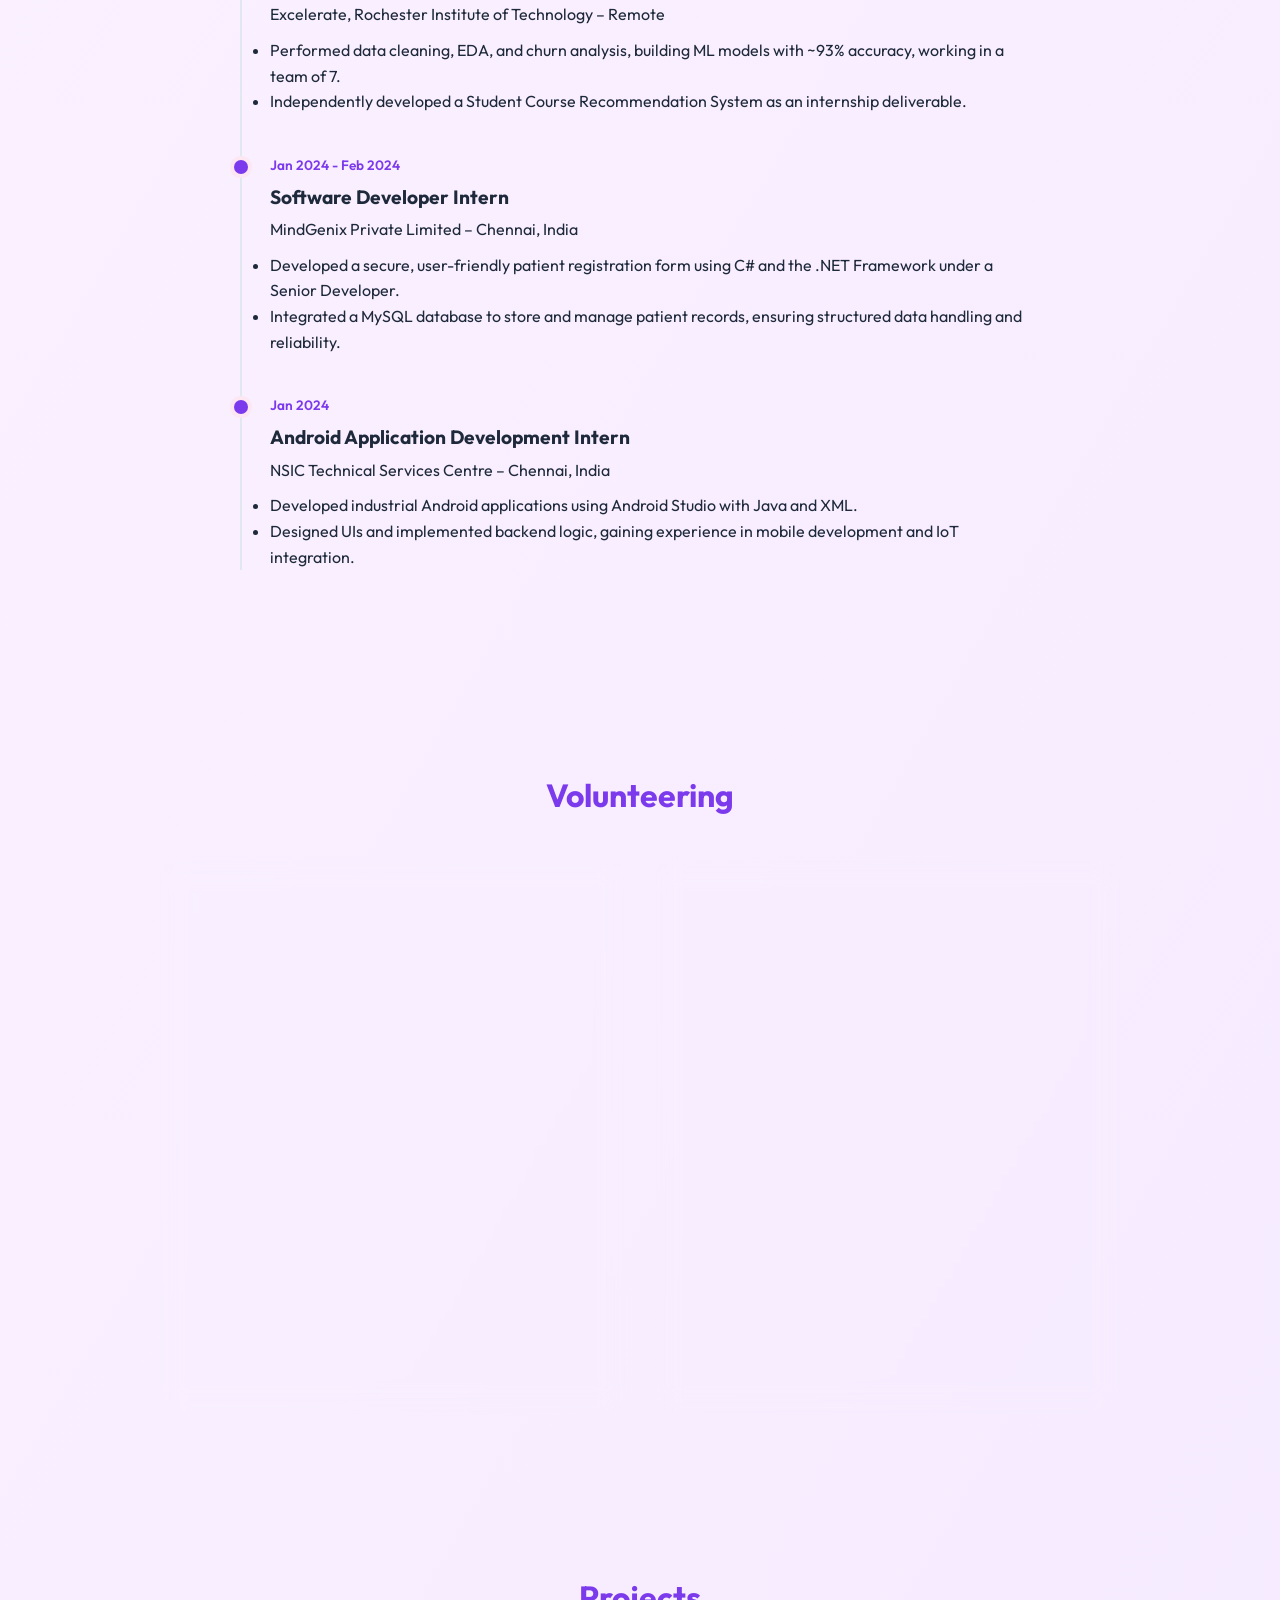
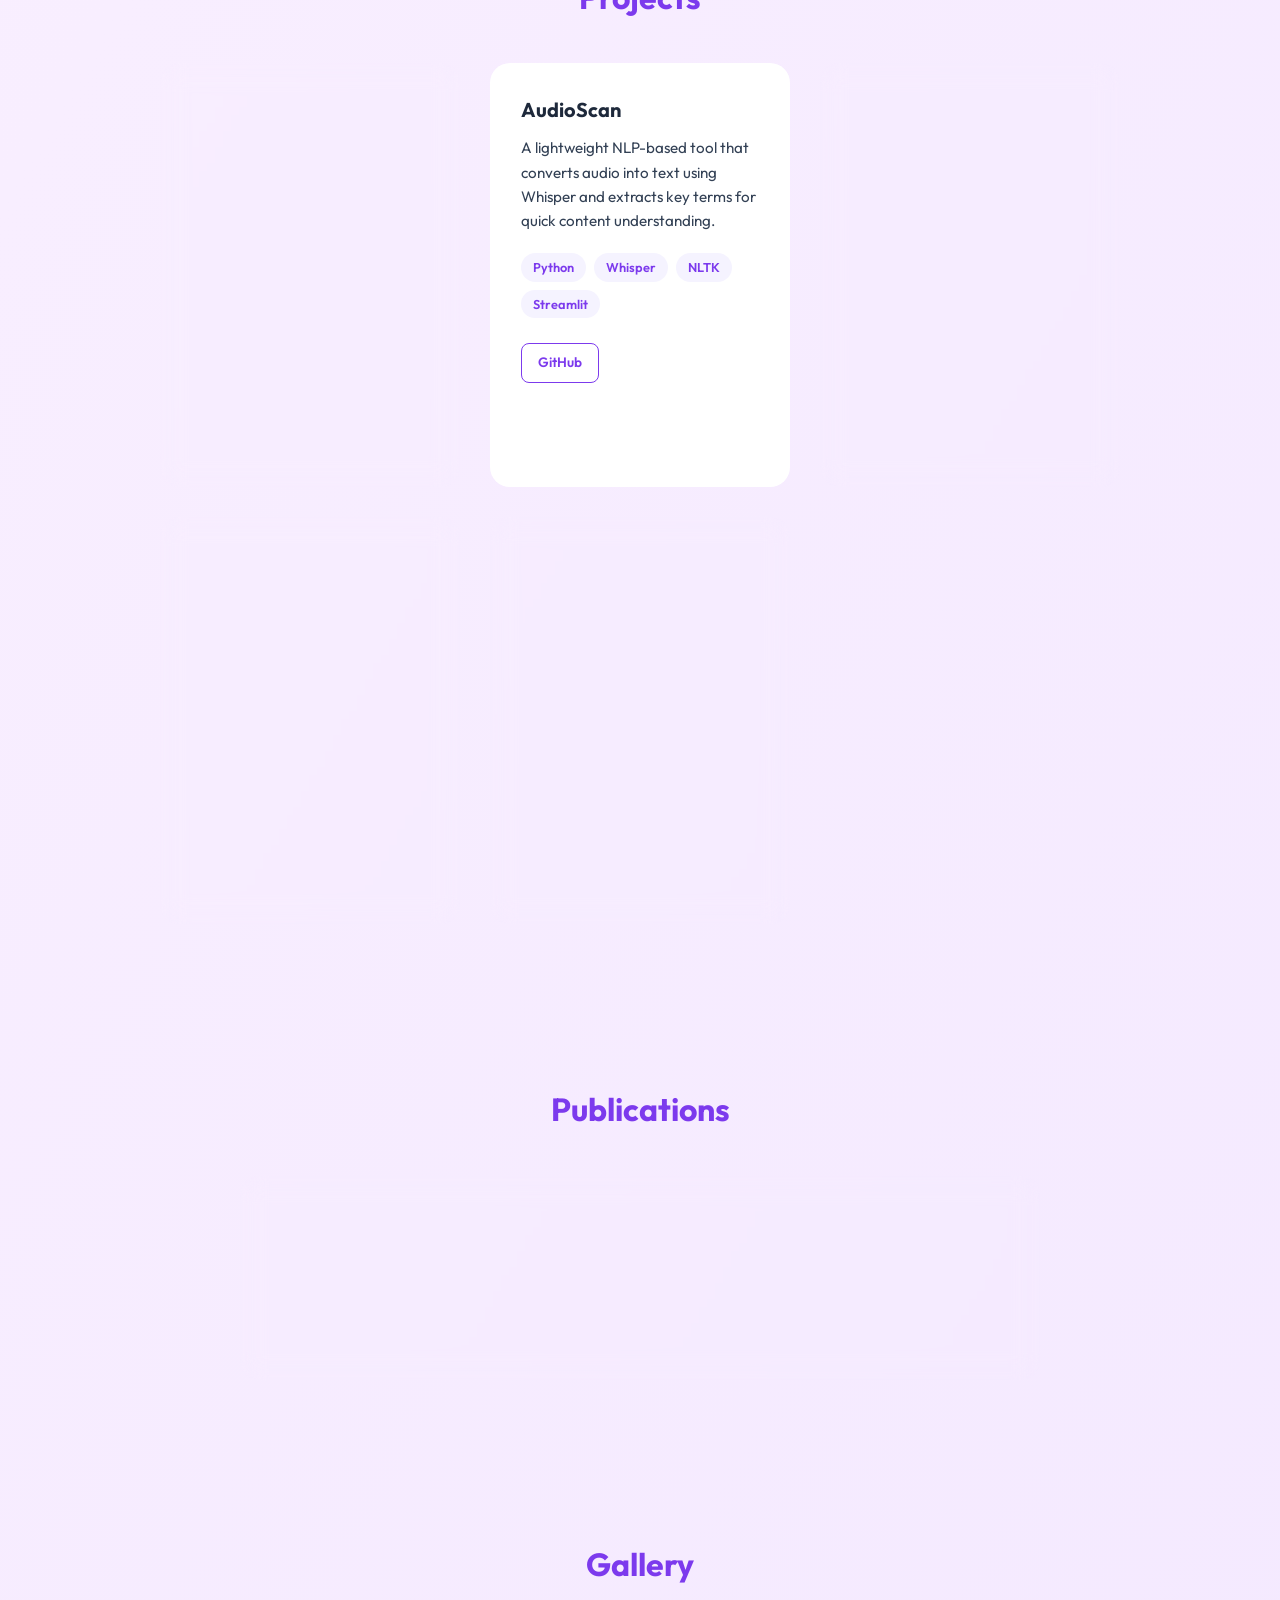
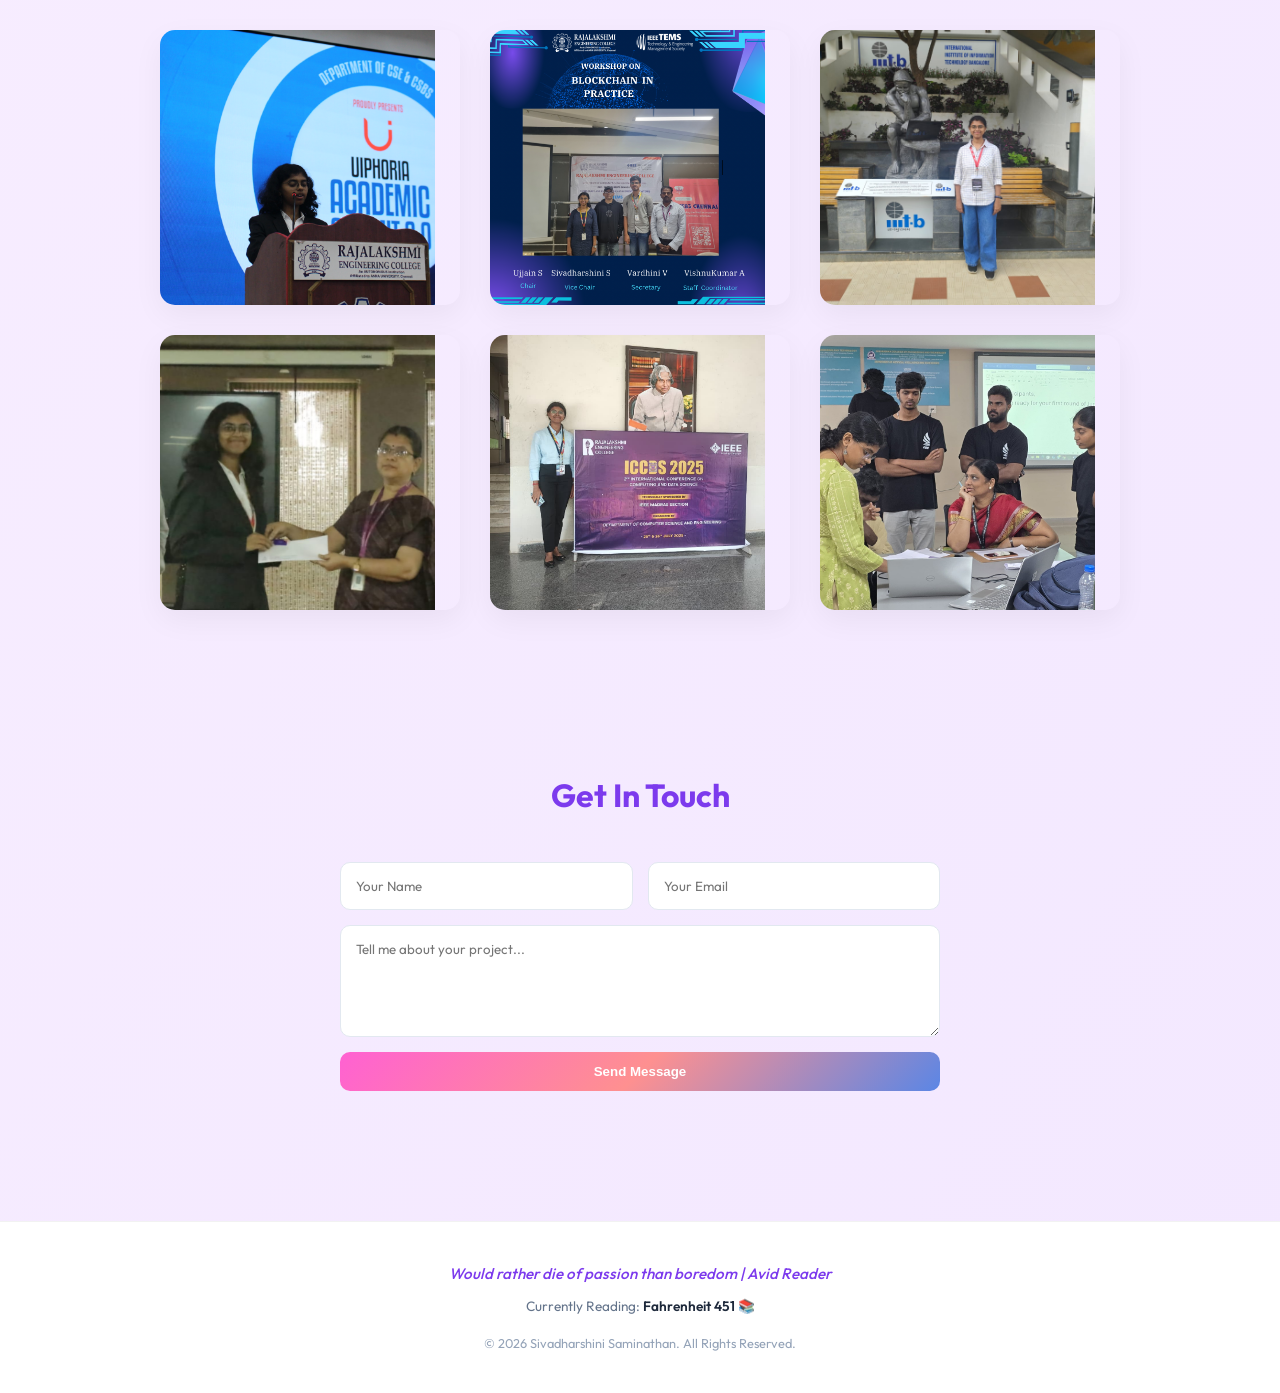
==== commit 31e020c4: "Update portfolio UI: New logo, refined hero, updated navbar, add footer & easter egg" ====
--- a/index.html
+++ b/index.html
@@ -8,6 +8,7 @@
 
     <link rel="stylesheet" href="style.css">
     <link rel="stylesheet" type='text/css' href="https://cdn.jsdelivr.net/gh/devicons/devicon@latest/devicon.min.css" />
+    <link rel="stylesheet" href="https://cdnjs.cloudflare.com/ajax/libs/font-awesome/6.5.1/css/all.min.css">
 
     <link rel="preconnect" href="https://fonts.googleapis.com">
     <link rel="preconnect" href="https://fonts.gstatic.com" crossorigin>
@@ -19,7 +20,7 @@
 
     <nav class="navbar">
         <div class="container nav-container">
-            <a href="#" class="logo">Dev<span class="text-gradient">Portfolio</span></a>
+            <a href="index.html" class="logo-circle">SS</a>
             <ul class="nav-links">
                 <li><a href="#education">Education</a></li>
                 <li><a href="#skills">Skills</a></li>
@@ -45,6 +46,7 @@
 
                     <div class="hero-right">
                         <h1>Sivadharshini <span class="text-gradient">Saminathan</span></h1>
+                        <p class="hero-role">AI ML Enthusiast | Researcher | Developer</p>
 
                         <p class="hero-subtitle">
                             B.Tech – Computer Science & Business Systems (Honours)
@@ -60,15 +62,15 @@
 
                         <ul class="hero-contact-list">
                             <li>
-                                <span class="icon">📍</span>
+                                <span class="icon"><i class="fa-solid fa-location-dot"></i></span>
                                 <span>Chennai, India</span>
                             </li>
                             <li>
-                                <span class="icon">📞</span>
+                                <span class="icon"><i class="fa-solid fa-phone"></i></span>
                                 <span>+91 9123586628</span>
                             </li>
                             <li>
-                                <span class="icon">✉️</span>
+                                <span class="icon"><i class="fa-solid fa-envelope"></i></span>
                                 <span>sivadharshinisaminathan@gmail.com</span>
                             </li>
                         </ul>
@@ -232,26 +234,21 @@
                     <!-- AI & Data Science -->
                     <div class="skill-category-card">
                         <h3>AI & Data Science</h3>
-                        <div class="skill-icons-grid">
-                            <div class="skill-item">
-                                <span class="emoji-icon">🧠</span>
-                                <span>Machine Learning</span>
-                            </div>
-                            <div class="skill-item">
-                                <span class="emoji-icon">🤖</span>
-                                <span>Deep Learning</span>
-                            </div>
-                            <div class="skill-item">
-                                <span class="emoji-icon">🗣️</span>
-                                <span>NLP</span>
-                            </div>
-                            <div class="skill-item">
-                                <span class="emoji-icon">👁️</span>
-                                <span>Computer Vision</span>
-                            </div>
-                            <div class="skill-item">
-                                <span class="emoji-icon">📊</span>
-                                <span>Data Mining</span>
+                        <div class="ai-skills-grid">
+                            <div class="ai-skill-card">
+                                <h4>Data Mining</h4>
+                            </div>
+                            <div class="ai-skill-card">
+                                <h4>NLP</h4>
+                            </div>
+                            <div class="ai-skill-card">
+                                <h4>Deep Learning</h4>
+                            </div>
+                            <div class="ai-skill-card">
+                                <h4>Explainable AI</h4>
+                            </div>
+                            <div class="ai-skill-card">
+                                <h4>Computer Vision</h4>
                             </div>
                         </div>
                     </div>
@@ -264,6 +261,22 @@
             <div class="container">
                 <h2 class="section-title">Experience</h2>
                 <div class="timeline">
+                    <!-- Internship: ML Model Developer -->
+                    <div class="timeline-item">
+                        <div class="timeline-dot"></div>
+                        <div class="timeline-date">Feb 2025 – Mar 2025</div>
+                        <div class="timeline-content">
+                            <h3>ML Model Developer Intern</h3>
+                            <h4>Internship Studio – Remote</h4>
+                            <ul>
+                                <li>Developed a student performance analysis system using supervised ML models.</li>
+                                <li>Applied preprocessing, trained regression & classification models, and evaluated
+                                    using RMSE, R², accuracy, and ROC-AUC.</li>
+                            </ul>
+                        </div>
+                    </div>
+
+                    <!-- Internship: Data Analyst -->
                     <!-- Example Internship Item -->
                     <div class="timeline-item">
                         <div class="timeline-dot"></div>
@@ -293,6 +306,22 @@
                             </ul>
                         </div>
                     </div>
+
+                    <!-- Internship: Android Dev -->
+                    <div class="timeline-item">
+                        <div class="timeline-dot"></div>
+                        <div class="timeline-date">Jan 2024</div>
+                        <div class="timeline-content">
+                            <h3>Android Application Development Intern</h3>
+                            <h4>NSIC Technical Services Centre – Chennai, India</h4>
+                            <ul>
+                                <li>Developed industrial Android applications using Android Studio with Java and XML.
+                                </li>
+                                <li>Designed UIs and implemented backend logic, gaining experience in mobile development
+                                    and IoT integration.</li>
+                            </ul>
+                        </div>
+                    </div>
                 </div>
             </div>
         </section>
@@ -300,24 +329,24 @@
         <!-- VOLUNTEER -->
         <section id="volunteer" class="section">
             <div class="container">
-                <h2 class="section-title">Volunteer</h2>
+                <h2 class="section-title">Volunteering</h2>
                 <div class="volunteer-grid">
                     <div class="volunteer-card">
-                        <div class="volunteer-img-placeholder"
-                            style="background-color: #ffb187; height: 150px; border-radius: 10px; margin-bottom: 15px;">
+                        <div class="volunteer-item">
+                            <img src="assets/volunteer1.jpg" alt="UiPhoria Academic Summit 2024" class="volunteer-img">
                         </div>
                         <h3>Editorial Team Lead</h3>
                         <h4>UiPhoria – RPA Club, Rajalakshmi Engineering College</h4>
                         <p>
                             Led editorial planning and workflows, ensured high-quality content for newsletters and
                             posts,
-                            and delivered seminars on RPA workflows at intra- and inter-collegiate forums.
+                            and delivered seminars on RPA workflows at intra and inter-collegiate forums.
                         </p>
                     </div>
 
                     <div class="volunteer-card">
-                        <div class="volunteer-img-placeholder"
-                            style="background-color: #aaecff; height: 150px; border-radius: 10px; margin-bottom: 15px;">
+                        <div class="volunteer-item">
+                            <img src="assets/volunteer2.jpg" alt="IEEE TEMS" class="volunteer-img">
                         </div>
                         <h3>Vice Chair</h3>
                         <h4>IEEE Technology & Engineering Management Society (TEMS), REC Chapter</h4>
@@ -339,7 +368,7 @@
                 <div class="projects-grid">
                     <!-- Project 1: PaperSense -->
                     <div class="project-card">
-                        <div class="project-img-placeholder" style="background-color: #e0e7ff;"></div>
+                        <!--<div class="project-img-placeholder" style="background-color: #e0e7ff;"></div>-->
                         <div class="project-content">
                             <h3>PaperSense</h3>
                             <p>
@@ -365,7 +394,7 @@
 
                     <!-- Project 2: AudioScan -->
                     <div class="project-card">
-                        <div class="project-img-placeholder" style="background-color: #fce7f3;"></div>
+                        <!-- <div class="project-img-placeholder" style="background-color: #fce7f3;"></div> -->
                         <div class="project-content">
                             <h3>AudioScan</h3>
                             <p>
@@ -390,7 +419,7 @@
 
                     <!-- Project 3: OptiPath -->
                     <div class="project-card">
-                        <div class="project-img-placeholder" style="background-color: #dcfce7;"></div>
+                        <!-- <div class="project-img-placeholder" style="background-color: #dcfce7;"></div> -->
                         <div class="project-content">
                             <h3>OptiPath</h3>
                             <p>AI-based system that evaluates student portfolios and suggests improvements using
@@ -413,7 +442,7 @@
 
                     <!-- Project 4: Player Re-Identification -->
                     <div class="project-card">
-                        <div class="project-img-placeholder" style="background-color: #fff7ed;"></div>
+                        <!-- <div class="project-img-placeholder" style="background-color: #fff7ed;"></div> -->
                         <div class="project-content">
                             <h3>Sports Player Re Identification</h3>
                             <p>A project to re-identify players who appear, leave and reappear into the camera frame
@@ -433,15 +462,17 @@
                         </div>
                     </div>
 
-                    <!-- Project 5 -->
+                    <!-- Project 5: RASA Chatbot -->
                     <div class="project-card">
-                        <div class="project-img-placeholder" style="background-color: #f3f4f6;"></div>
+                        <!-- <div class="project-img-placeholder" style="background-color: #f3f4f6;"></div> -->
                         <div class="project-content">
-                            <h3>Project Epsilon</h3>
-                            <p>Chatbot for university queries using Rasa framework.</p>
+                            <h3>Zenith</h3>
+                            <p>A Chatbot for aiding students with their queries related to study schedules, resources
+                                and personalized timetables, done using Rasa framework.</p>
                             <div class="project-tags">
                                 <span>Rasa</span>
                                 <span>Python</span>
+                                <span>Flask</span>
                             </div>
                             <div class="project-links">
                                 <a href="#" class="btn-sm btn-outline">GitHub</a>
@@ -470,7 +501,7 @@
         <!-- GALLERY -->
         <section id="gallery" class="section">
             <div class="container">
-                <h2 class="section-title">Achievements & Gallery</h2>
+                <h2 class="section-title">Gallery</h2>
                 <div class="gallery-grid">
                     <div class="gallery-item">
                         <img src="assets/gallery1.jpg" alt="UiPhoria Academic Summit 2024" class="gallery-img">
@@ -516,6 +547,14 @@
 
     </main>
 
+    <footer class="footer">
+        <div class="container">
+            <p class="footer-quote">Would rather die of passion than boredom | Avid Reader</p>
+            <p class="easter-egg">Currently Reading: <span class="book-title">Fahrenheit 451</span> 📚</p>
+            <p class="copyright">&copy; 2026 Sivadharshini Saminathan. All Rights Reserved.</p>
+        </div>
+    </footer>
+
 </body>
 
 </html>
--- a/style.css
+++ b/style.css
@@ -61,6 +61,34 @@
     color: #7c3aed;
 }
 
+.logo-circle {
+    width: 40px;
+    /* Reduced from 50px */
+    height: 40px;
+    /* Reduced from 50px */
+    background-color: #1e3a8a;
+    /* Dark Blue */
+    color: #ffffff;
+    border-radius: 50%;
+    display: flex;
+    justify-content: center;
+    align-items: center;
+    font-weight: 700;
+    font-size: 1rem;
+    /* Reduced from 1.2rem */
+    text-decoration: none;
+    transition: transform 0.3s ease, background-color 0.3s ease;
+    border: 2px solid #ffffff;
+    /* Optional: adds a nice border */
+    box-shadow: 0 4px 6px rgba(0, 0, 0, 0.1);
+}
+
+.logo-circle:hover {
+    transform: scale(1.1);
+    background-color: #172554;
+    /* Darker blue on hover */
+}
+
 /* Navbar */
 .navbar {
     position: fixed;
@@ -69,7 +97,8 @@
     background: rgba(255, 255, 255, 0.8);
     backdrop-filter: blur(10px);
     z-index: 1000;
-    padding: 15px 0;
+    padding: 10px 0;
+    /* Reduced from 15px */
     border-bottom: 1px solid rgba(0, 0, 0, 0.05);
 }
 
@@ -77,12 +106,18 @@
     display: flex;
     justify-content: space-between;
     align-items: center;
+    max-width: 1200px;
+    /* Increased from 1000px inherited */
+    width: 95%;
+    /* Take up more space */
+    margin: 0 auto;
 }
 
 .nav-links {
     display: flex;
     list-style: none;
-    gap: 25px;
+    gap: 20px;
+    /* Reduced gap from 25px */
     align-items: center;
 }
 
@@ -90,7 +125,8 @@
     text-decoration: none;
     color: #000;
     font-weight: 500;
-    font-size: 0.9rem;
+    font-size: 0.85rem;
+    /* Reduced from 0.9rem */
 }
 
 /* Hero Card */
@@ -104,19 +140,27 @@
 .hero-rectangular-card {
     background: var(--card-bg);
     border-radius: 24px;
-    padding: 50px;
+    padding: 30px;
+    /* Reduced from 50px */
     display: flex;
     align-items: center;
-    gap: 50px;
+    gap: 40px;
+    /* Reduced gap slightly */
     box-shadow: 0 20px 40px rgba(0, 0, 0, 0.03);
     backdrop-filter: blur(12px);
     -webkit-backdrop-filter: blur(12px);
     border: 1px solid rgba(255, 255, 255, 0.5);
+    max-width: 900px;
+    /* Added max-width to constrain it */
+    margin: 0 auto;
+    /* Center it */
 }
 
 .profile-circle {
-    width: 200px;
-    height: 200px;
+    width: 260px;
+    /* Increased from 200px */
+    height: 260px;
+    /* Increased from 200px */
     border-radius: 50%;
     overflow: hidden;
     border: 5px solid #fff;
@@ -131,8 +175,21 @@
 }
 
 .hero-right h1 {
-    font-size: 2.5rem;
-    margin-bottom: 10px;
+    font-size: 2.2rem;
+    /* Reduced from 2.5rem */
+    margin-bottom: 0px;
+    /* Reduced from 5px */
+    line-height: 1.2;
+}
+
+.hero-role {
+    font-size: 1rem;
+    color: #475569;
+    /* Slate 600 */
+    font-weight: 600;
+    margin-bottom: 5px;
+    /* Reduced from 15px */
+    letter-spacing: 0.5px;
 }
 
 .hero-subtitle {
@@ -150,6 +207,14 @@
     font-size: 1rem;
 }
 
+.hero-quote {
+    font-size: 0.9rem;
+    color: var(--accent);
+    font-style: italic;
+    margin-bottom: 25px;
+    font-weight: 500;
+}
+
 .hero-contact-list {
     list-style: none;
     margin-bottom: 30px;
@@ -171,6 +236,8 @@
     font-size: 1.1rem;
     width: 24px;
     text-align: center;
+    color: #1e3a8a;
+    /* Dark Blue */
 }
 
 .hero-btns {
@@ -517,10 +584,30 @@
     margin-bottom: 15px;
 }
 
-.volunteer-card p {
-    color: #1e293b;
-    font-size: 0.95rem;
-    font-weight: 400;
+color: #1e293b;
+font-size: 0.95rem;
+font-weight: 400;
+}
+
+.volunteer-item {
+    width: 100%;
+    height: 180px;
+    border-radius: 12px;
+    overflow: hidden;
+    margin-bottom: 20px;
+    background-color: #f1f5f9;
+}
+
+.volunteer-img {
+    width: 100%;
+    height: 100%;
+    object-fit: cover;
+    display: block;
+    transition: transform 0.3s;
+}
+
+.volunteer-card:hover .volunteer-img {
+    transform: scale(1.05);
 }
 
 /* Projects Image Placeholder */
@@ -649,6 +736,7 @@
         grid-template-columns: 1fr;
     }
 }
+
 /* Skill Images */
 .skill-item .skill-img {
     width: 3rem;
@@ -662,3 +750,85 @@
     transform: scale(1.1);
 }
 
+/* AI Skills Creative Layout */
+.ai-skills-grid {
+    display: grid;
+    grid-template-columns: repeat(auto-fit, minmax(140px, 1fr));
+    gap: 20px;
+    margin-top: 10px;
+}
+
+.ai-skill-card {
+    background: #ede9fe;
+    /* Lavender */
+    color: #4c1d95;
+    /* Dark Purple */
+    padding: 20px 15px;
+    border-radius: 12px;
+    text-align: center;
+    transition: transform 0.3s ease;
+    box-shadow: 0 4px 6px rgba(0, 0, 0, 0.05);
+    display: flex;
+    align-items: center;
+    justify-content: center;
+    min-height: 80px;
+    font-weight: 600;
+    border: none;
+}
+
+.ai-skill-card:hover {
+    transform: translateY(-5px);
+    box-shadow: 0 10px 15px rgba(76, 29, 149, 0.1);
+}
+
+.ai-skill-card h4 {
+    margin: 0;
+    font-size: 1.05rem;
+    font-weight: 700;
+    color: inherit;
+    background: none;
+    -webkit-text-fill-color: initial;
+    background-clip: border-box;
+}
+
+/* Footer & Easter Egg */
+.footer {
+    background: #fff;
+    padding: 40px 0;
+    text-align: center;
+    border-top: 1px solid rgba(0, 0, 0, 0.05);
+    margin-top: 50px;
+}
+
+.footer-quote {
+    color: var(--accent);
+    font-style: italic;
+    font-weight: 500;
+    margin-bottom: 10px;
+    font-size: 0.95rem;
+}
+
+.easter-egg {
+    font-size: 0.85rem;
+    color: #64748b;
+    /* Slate 500 */
+    margin-bottom: 15px;
+    transition: transform 0.3s;
+    cursor: default;
+}
+
+.easter-egg:hover {
+    transform: scale(1.05);
+    color: var(--accent);
+}
+
+.book-title {
+    font-weight: 600;
+    color: #1e293b;
+}
+
+.copyright {
+    font-size: 0.8rem;
+    color: #94a3b8;
+    /* Slate 400 */
+}
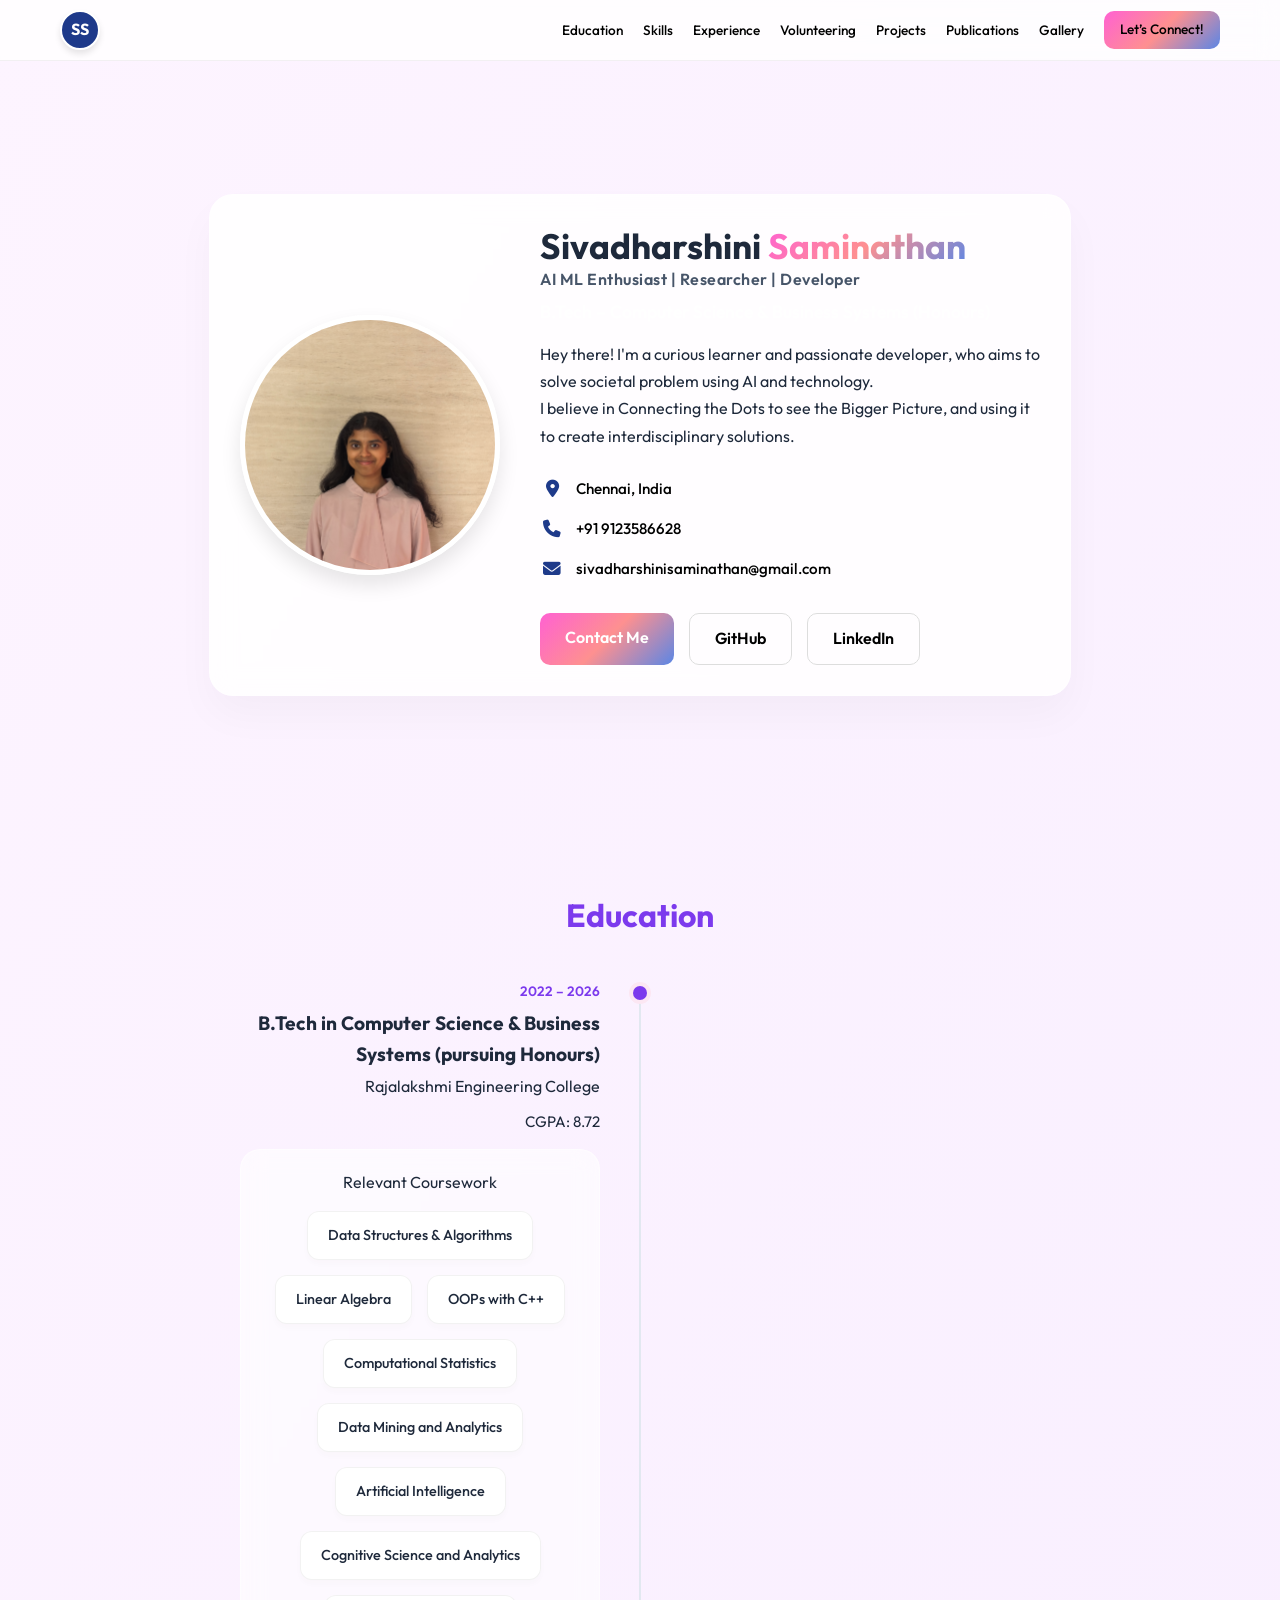
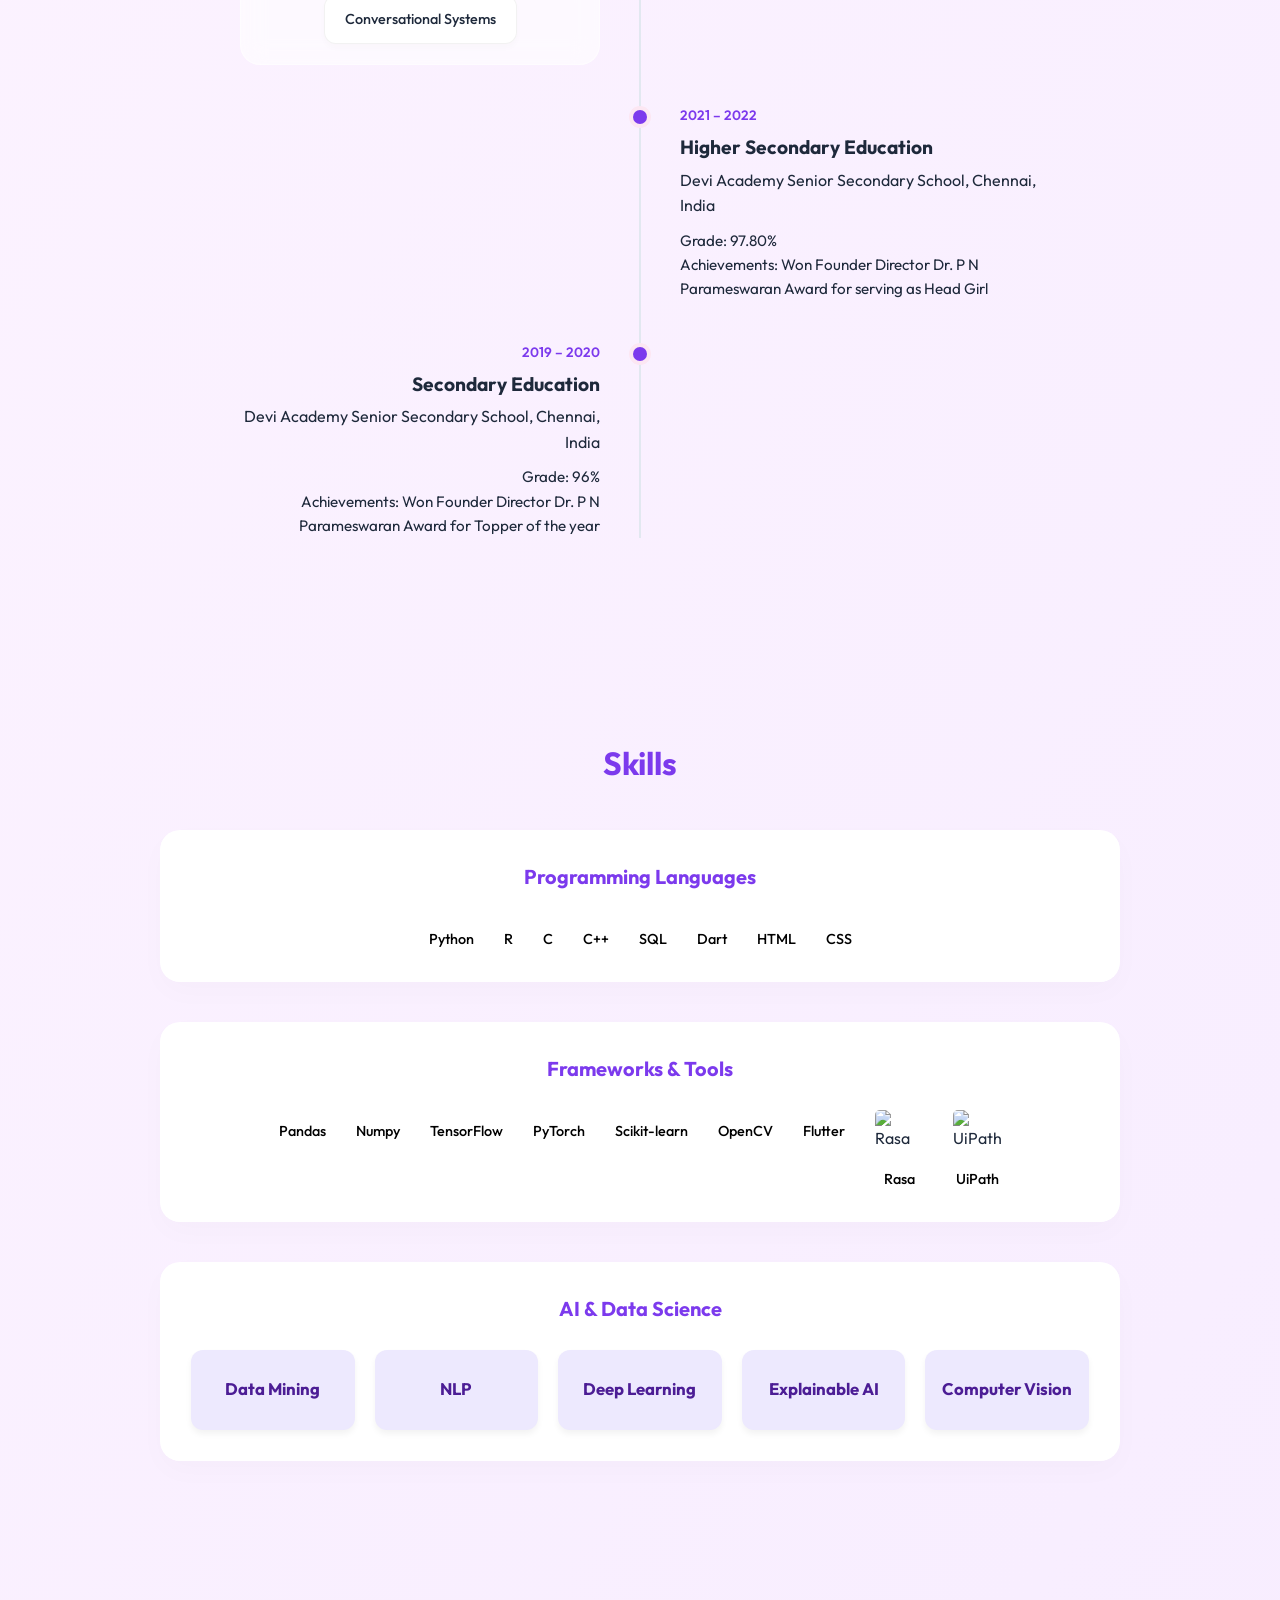
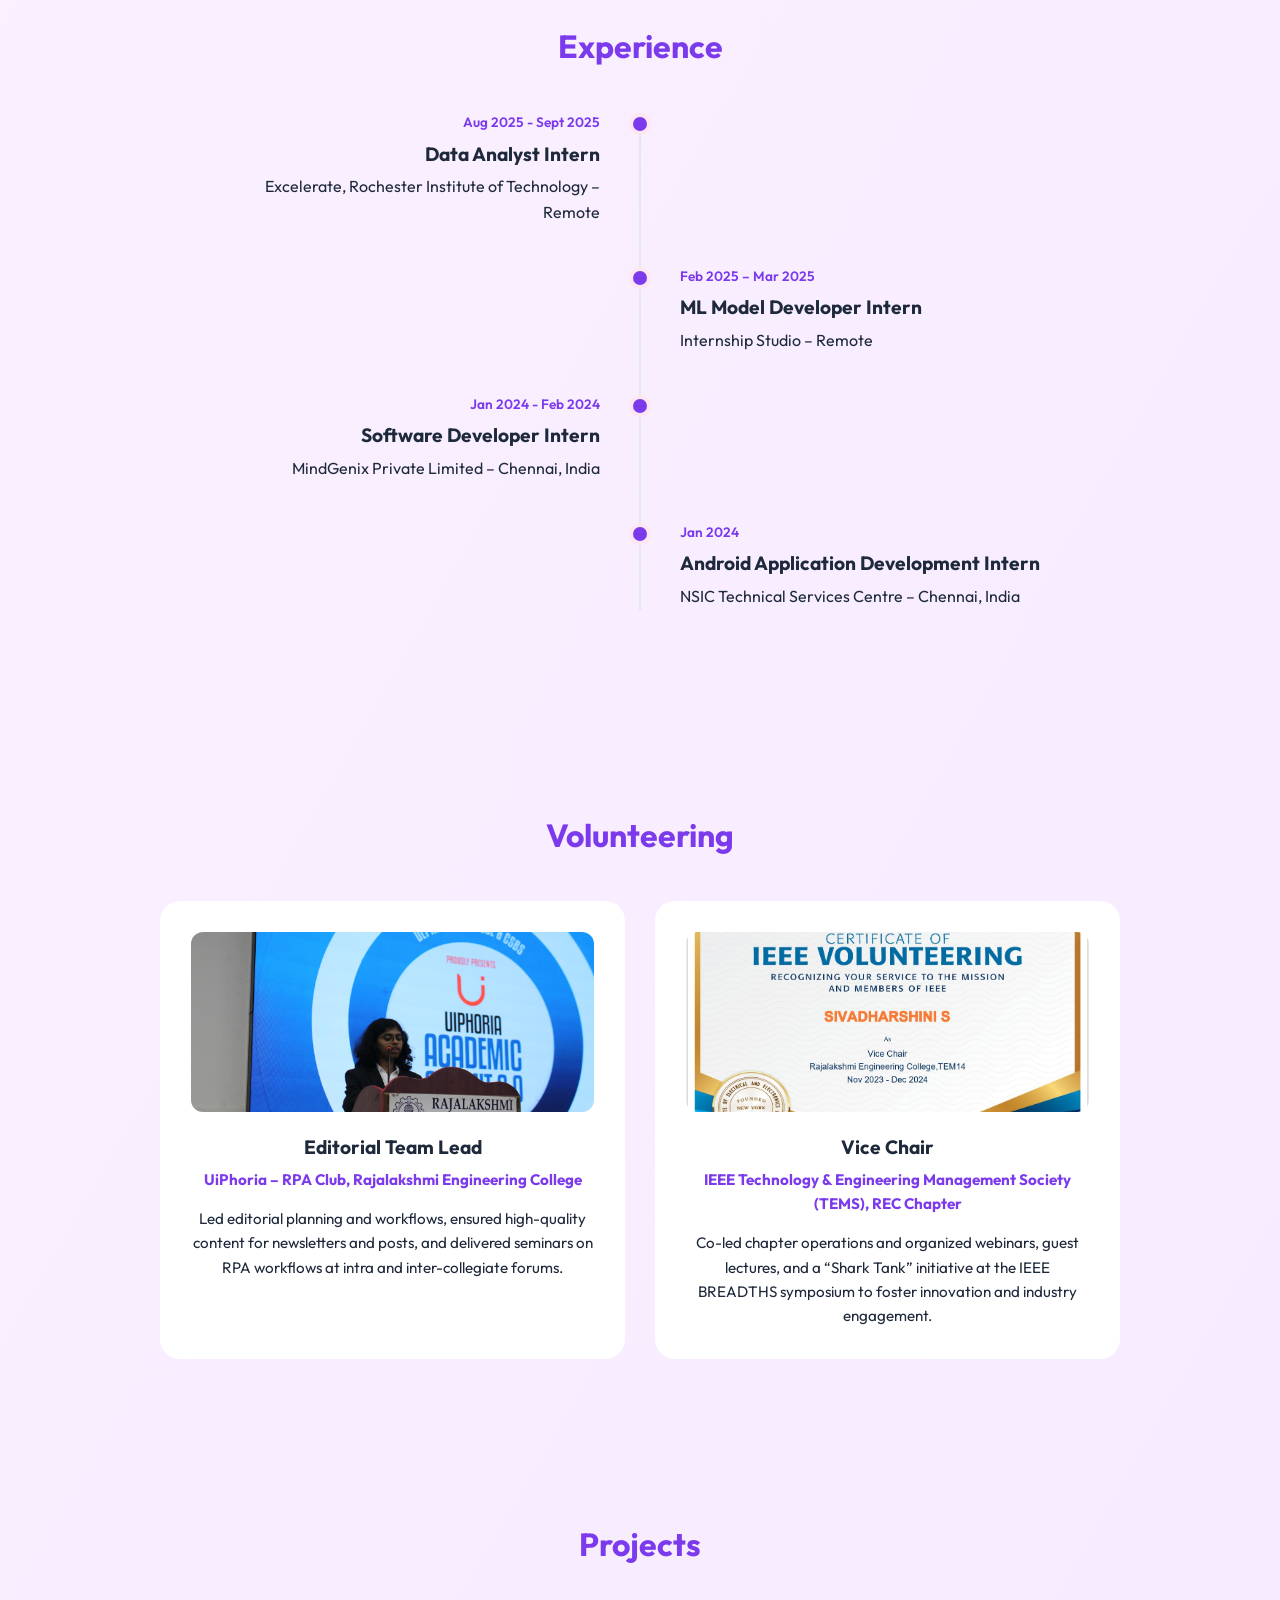
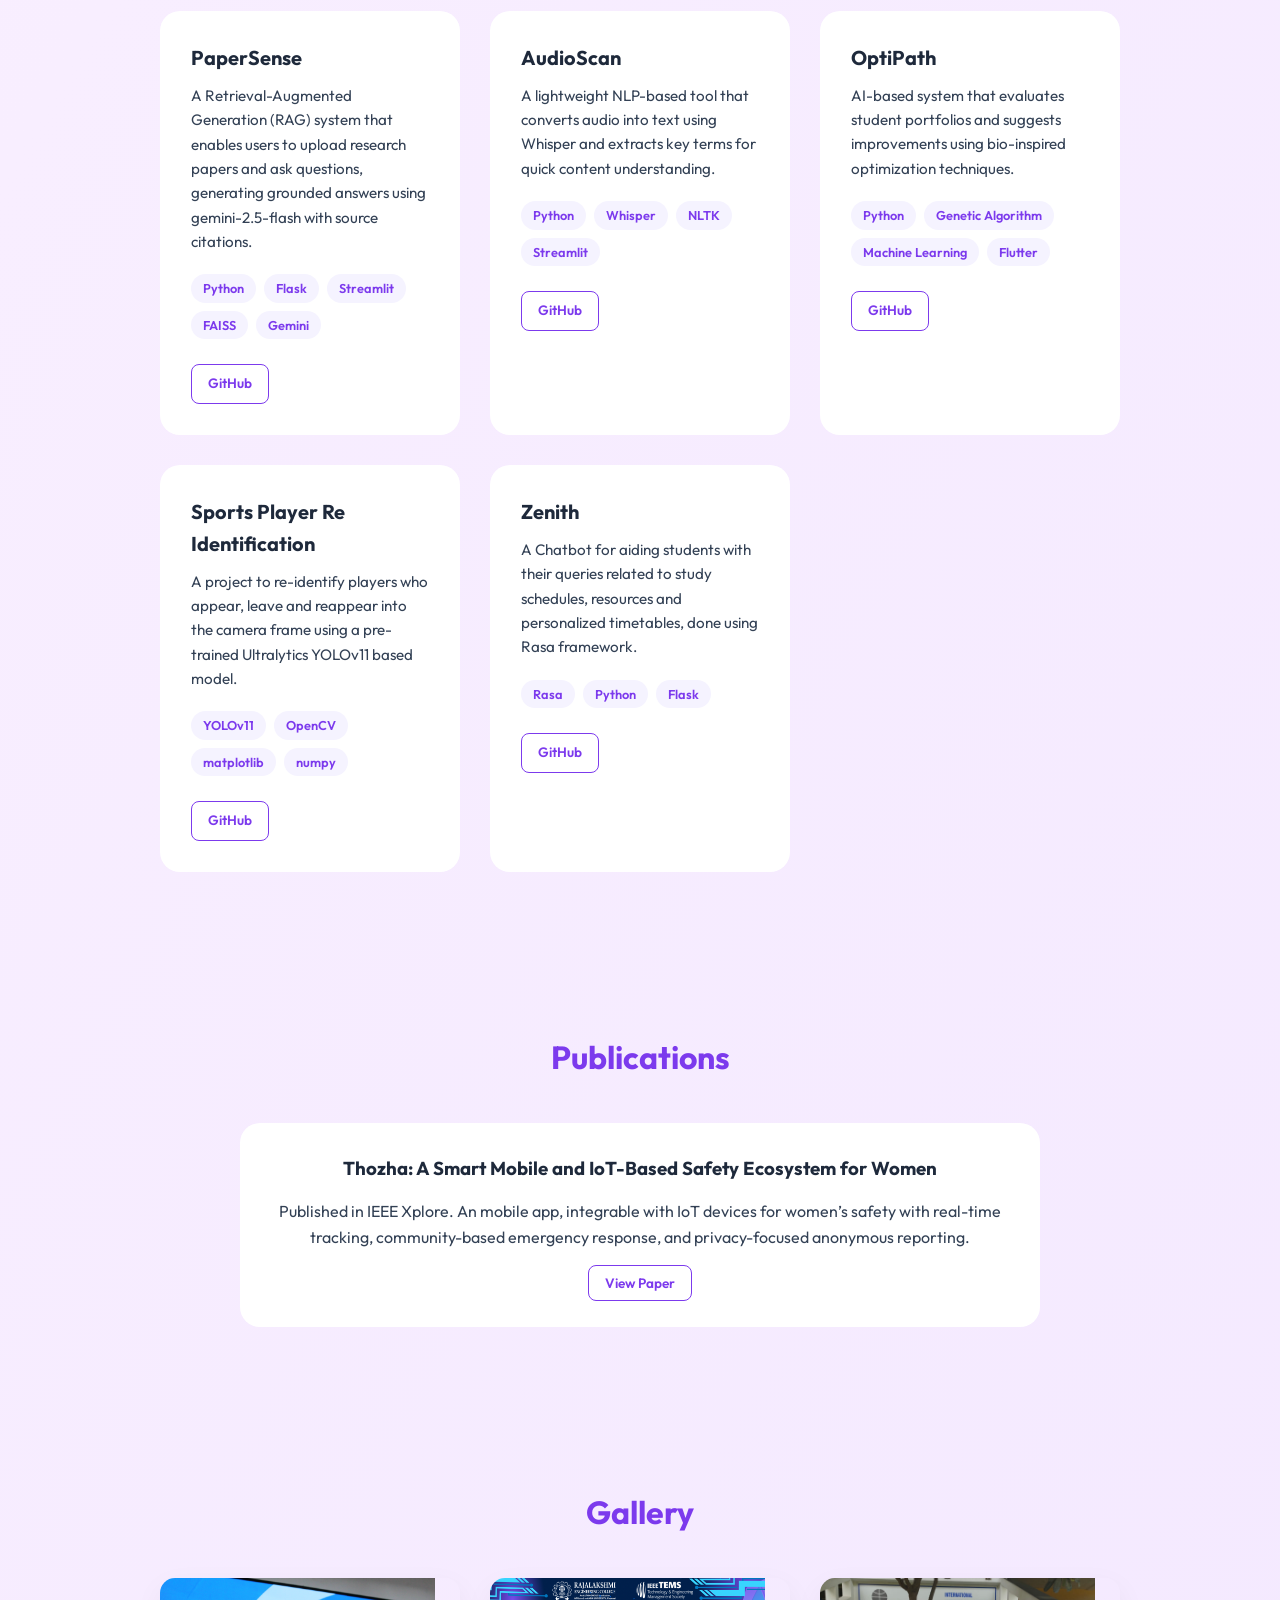
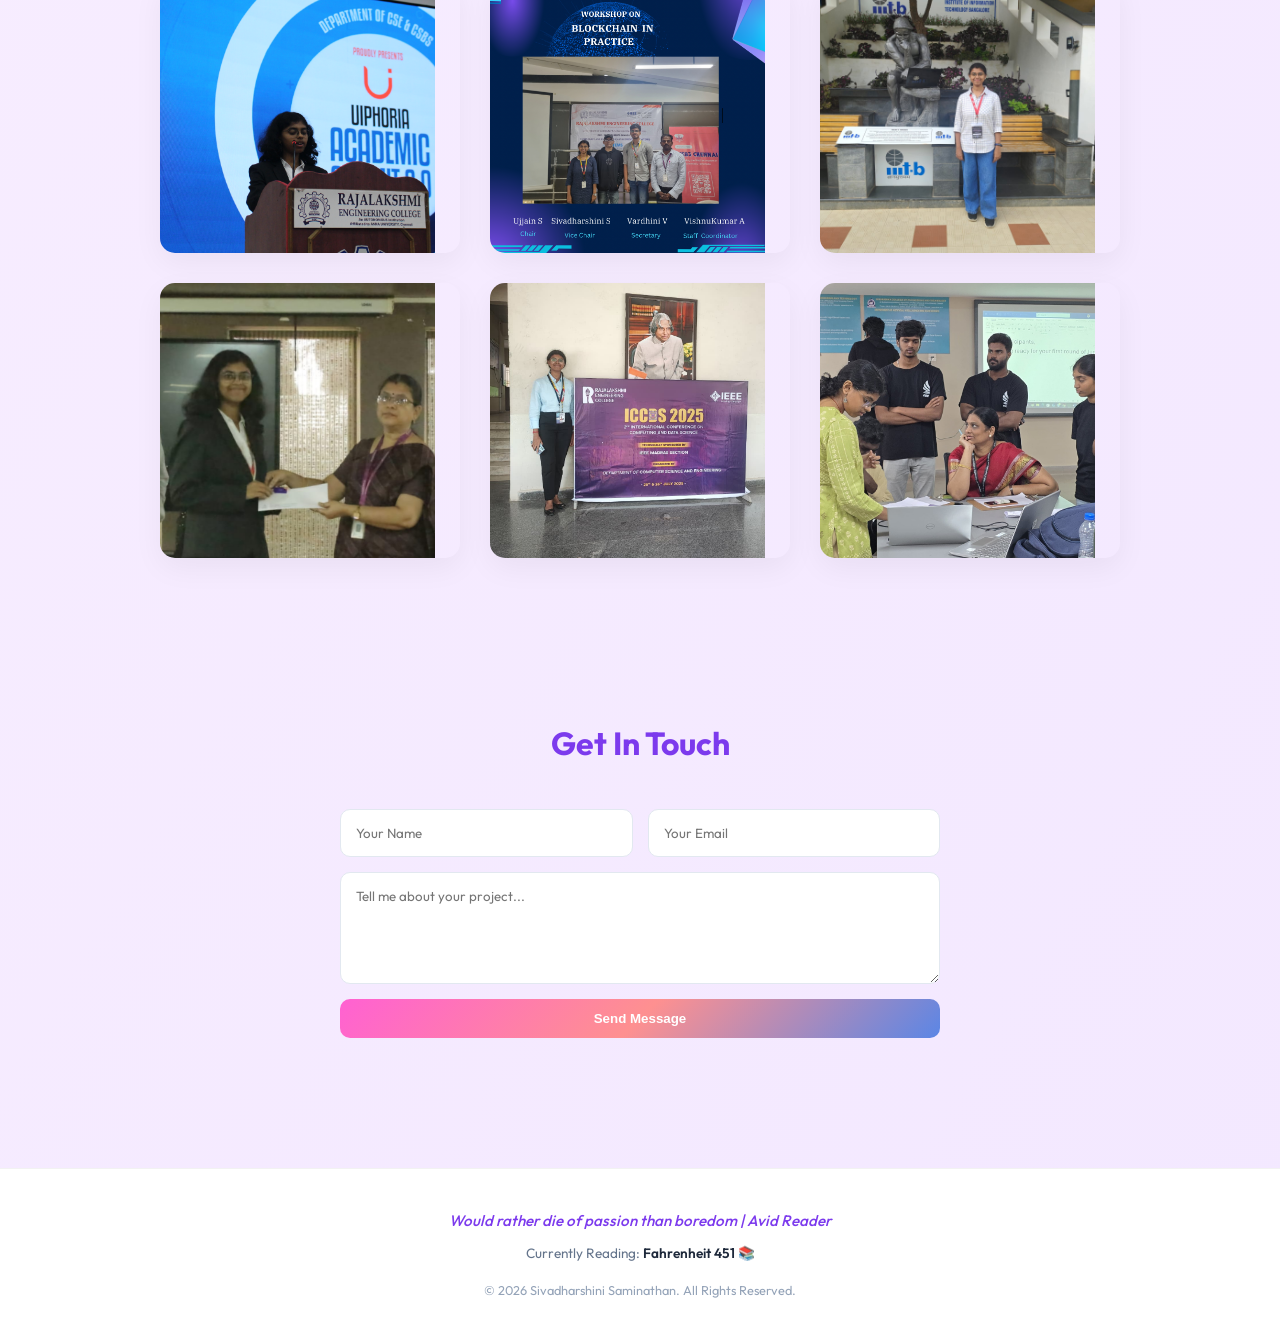
==== commit 03379d54: "Updated Portfolio" ====
--- a/index.html
+++ b/index.html
@@ -261,6 +261,17 @@
             <div class="container">
                 <h2 class="section-title">Experience</h2>
                 <div class="timeline">
+
+                    <!-- Internship: Data Analyst -->
+                    <div class="timeline-item">
+                        <div class="timeline-dot"></div>
+                        <div class="timeline-date">Aug 2025 - Sept 2025</div>
+                        <div class="timeline-content">
+                            <h3>Data Analyst Intern</h3>
+                            <h4>Excelerate, Rochester Institute of Technology – Remote</h4>
+                        </div>
+                    </div>
+
                     <!-- Internship: ML Model Developer -->
                     <div class="timeline-item">
                         <div class="timeline-dot"></div>
@@ -268,42 +279,16 @@
                         <div class="timeline-content">
                             <h3>ML Model Developer Intern</h3>
                             <h4>Internship Studio – Remote</h4>
-                            <ul>
-                                <li>Developed a student performance analysis system using supervised ML models.</li>
-                                <li>Applied preprocessing, trained regression & classification models, and evaluated
-                                    using RMSE, R², accuracy, and ROC-AUC.</li>
-                            </ul>
-                        </div>
-                    </div>
-
-                    <!-- Internship: Data Analyst -->
-                    <!-- Example Internship Item -->
-                    <div class="timeline-item">
-                        <div class="timeline-dot"></div>
-                        <div class="timeline-date">Aug 2025 - Sept 2025</div>
-                        <div class="timeline-content">
-                            <h3>Data Analyst Intern</h3>
-                            <h4>Excelerate, Rochester Institute of Technology – Remote</h4>
-                            <ul>
-                                <li>Performed data cleaning, EDA, and churn analysis, building ML models with ~93%
-                                    accuracy, working in a team of 7.</li>
-                                <li>Independently developed a Student Course Recommendation System as an internship
-                                    deliverable.</li>
-                            </ul>
-                        </div>
-                    </div>
+                        </div>
+                    </div>
+
+                    <!--Internship: Software Developer-->
                     <div class="timeline-item">
                         <div class="timeline-dot"></div>
                         <div class="timeline-date">Jan 2024 - Feb 2024</div>
                         <div class="timeline-content">
                             <h3>Software Developer Intern</h3>
                             <h4>MindGenix Private Limited – Chennai, India</h4>
-                            <ul>
-                                <li>Developed a secure, user-friendly patient registration form using C# and the .NET
-                                    Framework under a Senior Developer.</li>
-                                <li>Integrated a MySQL database to store and manage patient records, ensuring structured
-                                    data handling and reliability.</li>
-                            </ul>
                         </div>
                     </div>
 
@@ -314,12 +299,6 @@
                         <div class="timeline-content">
                             <h3>Android Application Development Intern</h3>
                             <h4>NSIC Technical Services Centre – Chennai, India</h4>
-                            <ul>
-                                <li>Developed industrial Android applications using Android Studio with Java and XML.
-                                </li>
-                                <li>Designed UIs and implemented backend logic, gaining experience in mobile development
-                                    and IoT integration.</li>
-                            </ul>
                         </div>
                     </div>
                 </div>
--- a/style.css
+++ b/style.css
@@ -494,13 +494,13 @@
     position: relative;
     max-width: 800px;
     margin: 0 auto;
-    padding-left: 30px;
 }
 
 .timeline::before {
     content: '';
     position: absolute;
-    left: 0;
+    left: 50%;
+    transform: translateX(-50%);
     top: 5px;
     bottom: 0;
     width: 2px;
@@ -510,11 +510,22 @@
 .timeline-item {
     position: relative;
     margin-bottom: 40px;
+    width: 50%;
+}
+
+.timeline-item:nth-child(odd) {
+    left: 0;
+    padding-right: 40px;
+    text-align: right;
+}
+
+.timeline-item:nth-child(even) {
+    left: 50%;
+    padding-left: 40px;
 }
 
 .timeline-dot {
     position: absolute;
-    left: -36px;
     top: 5px;
     width: 14px;
     height: 14px;
@@ -523,6 +534,15 @@
     box-shadow: 0 0 0 4px #fce7f3;
 }
 
+.timeline-item:nth-child(odd) .timeline-dot {
+    right: -7px;
+    left: auto;
+}
+
+.timeline-item:nth-child(even) .timeline-dot {
+    left: -7px;
+}
+
 .timeline-date {
     font-size: 0.85rem;
     color: var(--accent);
@@ -534,6 +554,7 @@
     font-size: 1.2rem;
     color: var(--text-main);
     margin-bottom: 5px;
+    font-weight: bold;
 }
 
 .timeline-content h4 {
@@ -584,9 +605,10 @@
     margin-bottom: 15px;
 }
 
-color: #1e293b;
-font-size: 0.95rem;
-font-weight: 400;
+.volunteer-card p {
+    color: #1e293b;
+    font-size: 0.95rem;
+    font-weight: 400;
 }
 
 .volunteer-item {
@@ -735,6 +757,29 @@
     .input-row {
         grid-template-columns: 1fr;
     }
+
+    .timeline {
+        padding-left: 30px;
+    }
+
+    .timeline::before {
+        left: 0;
+        transform: none;
+    }
+
+    .timeline-item, .timeline-item:nth-child(odd), .timeline-item:nth-child(even) {
+        width: 100%;
+        left: 0;
+        padding-left: 30px;
+        padding-right: 0;
+        text-align: left;
+    }
+
+    .timeline-item:nth-child(odd) .timeline-dot,
+    .timeline-item:nth-child(even) .timeline-dot {
+        left: -36px;
+        right: auto;
+    }
 }
 
 /* Skill Images */
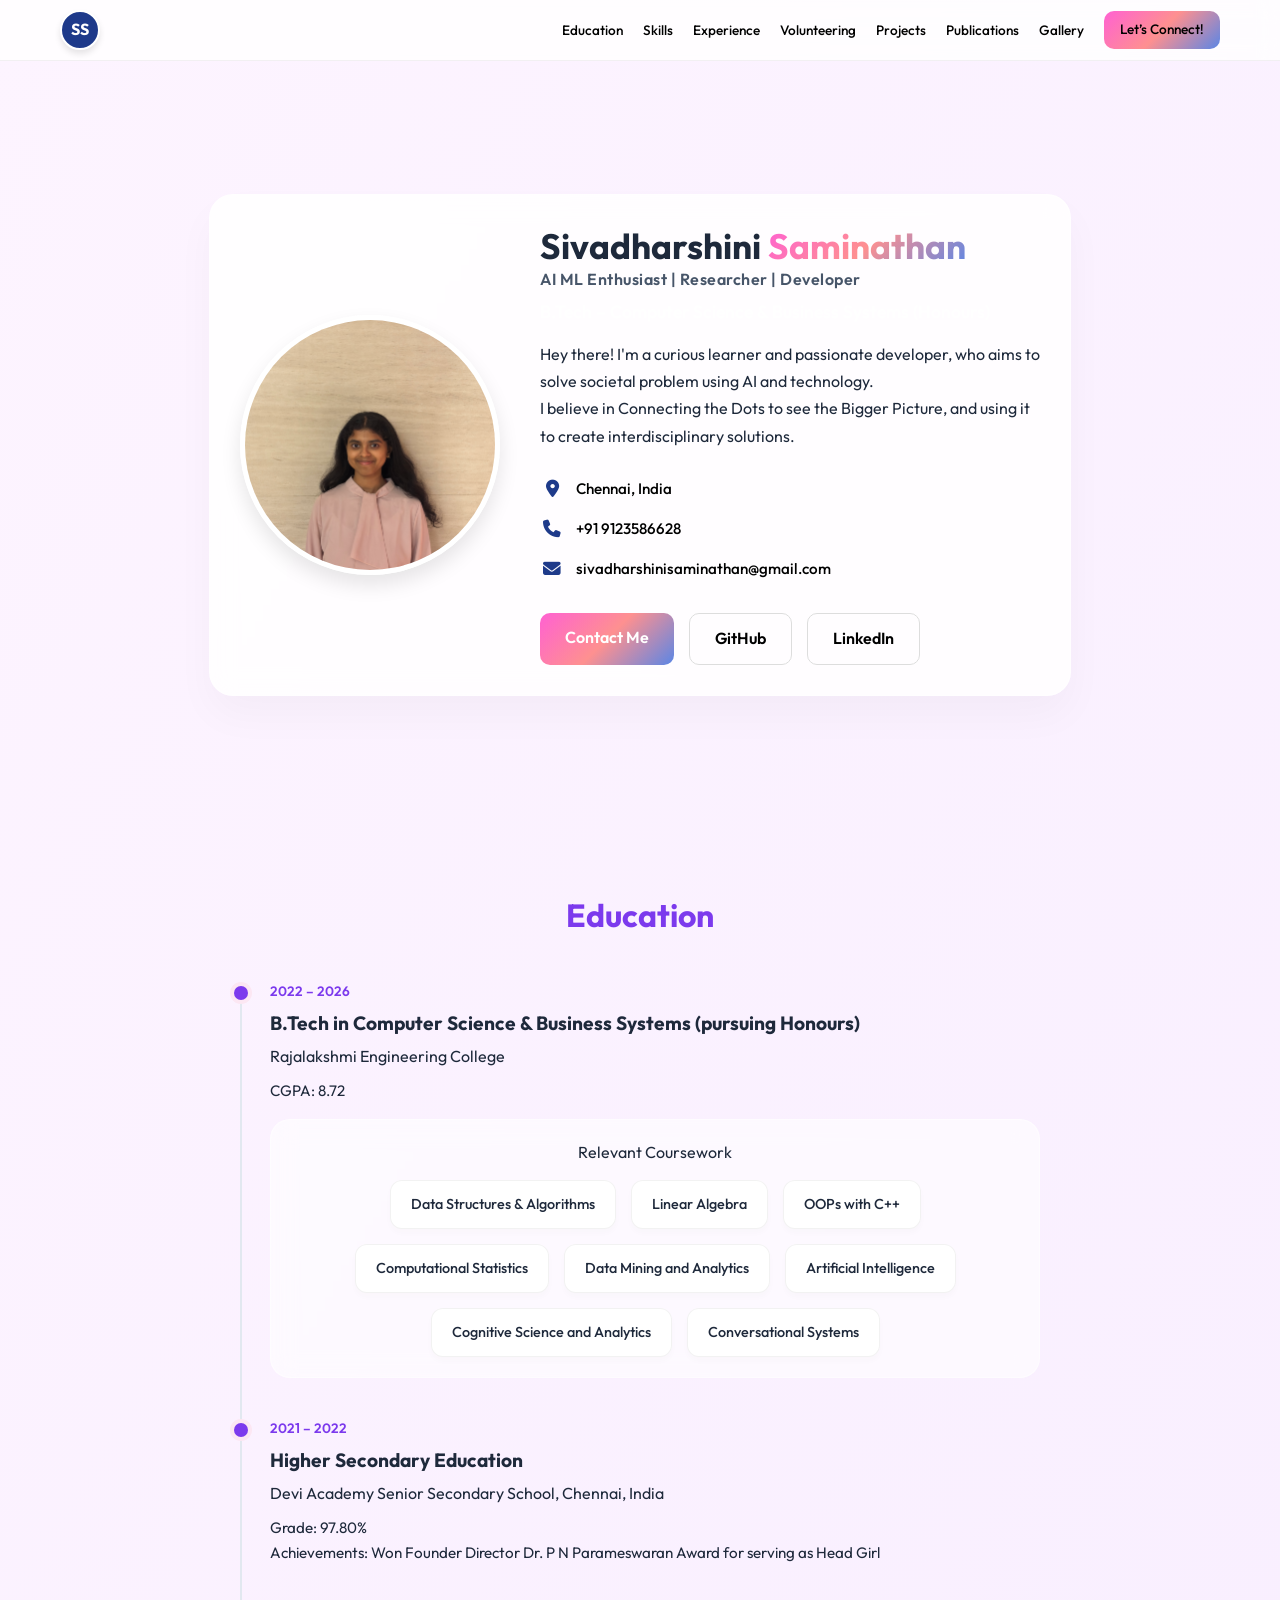
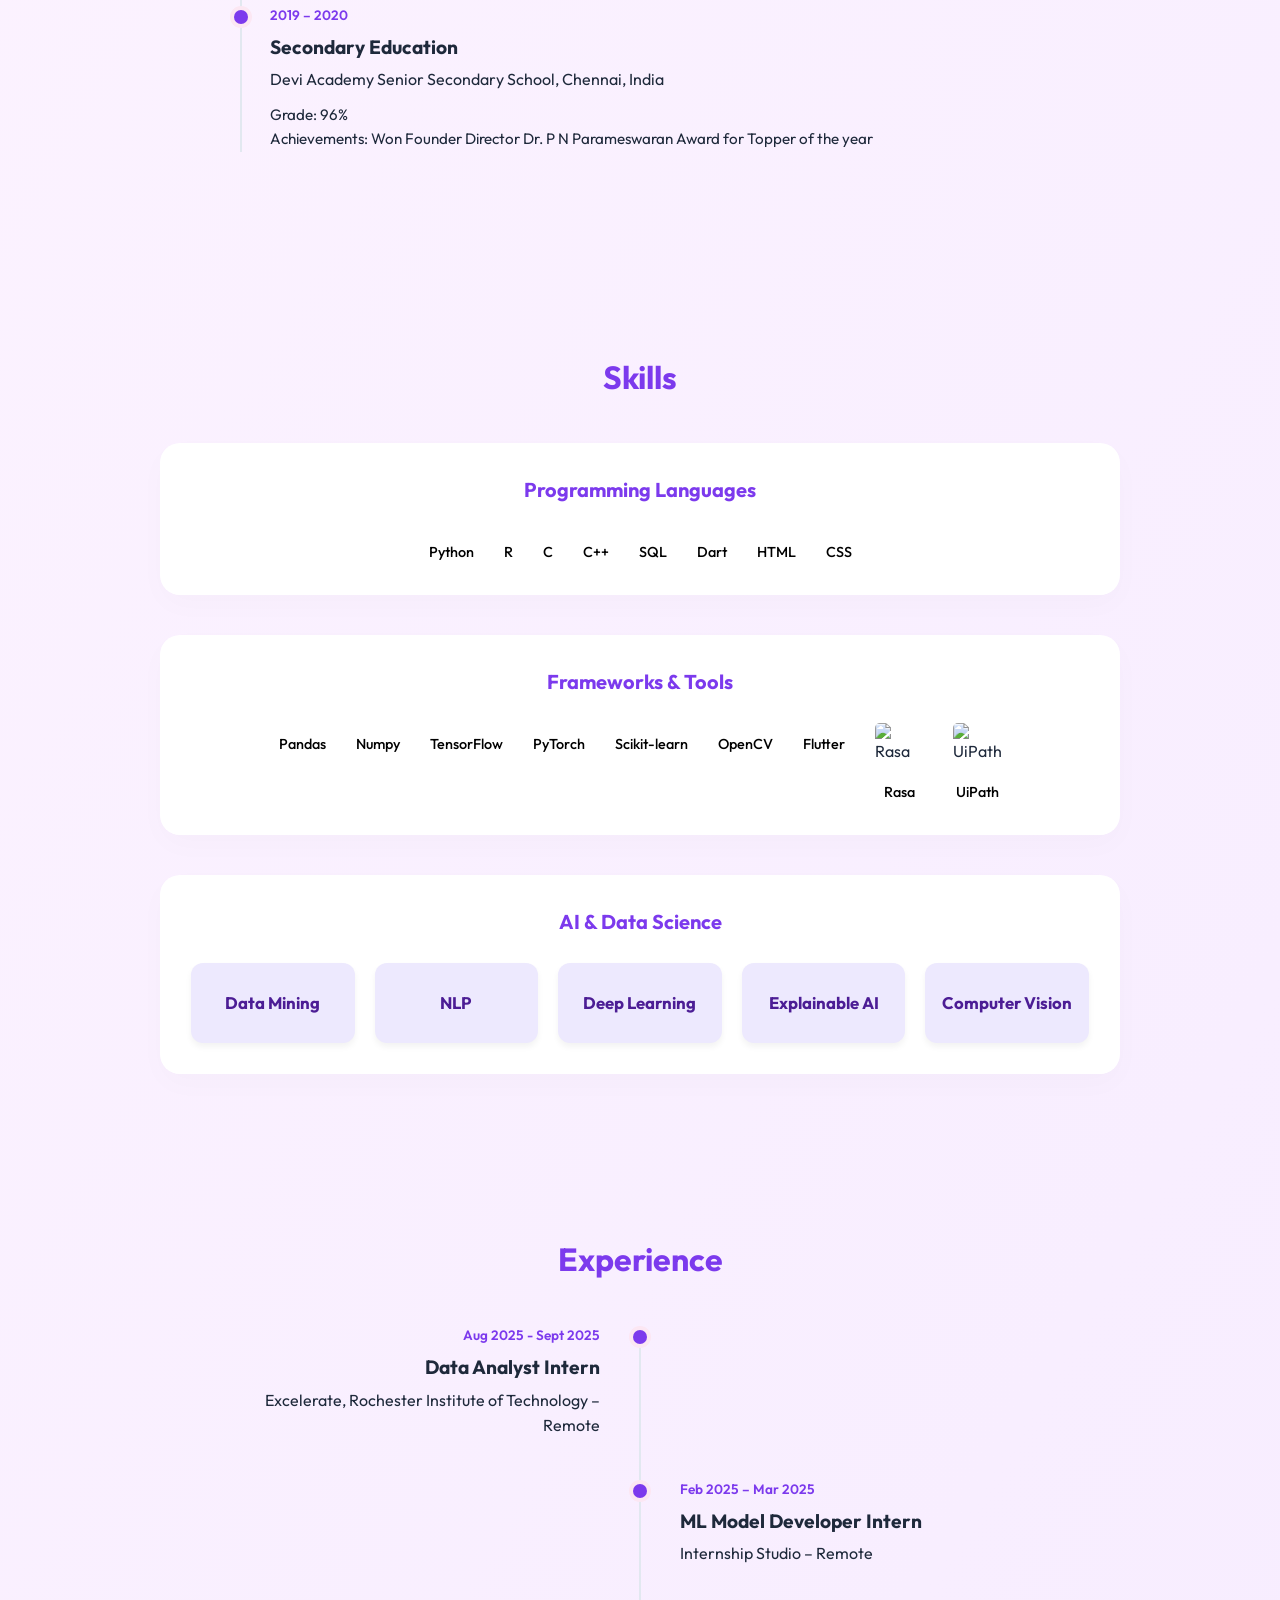
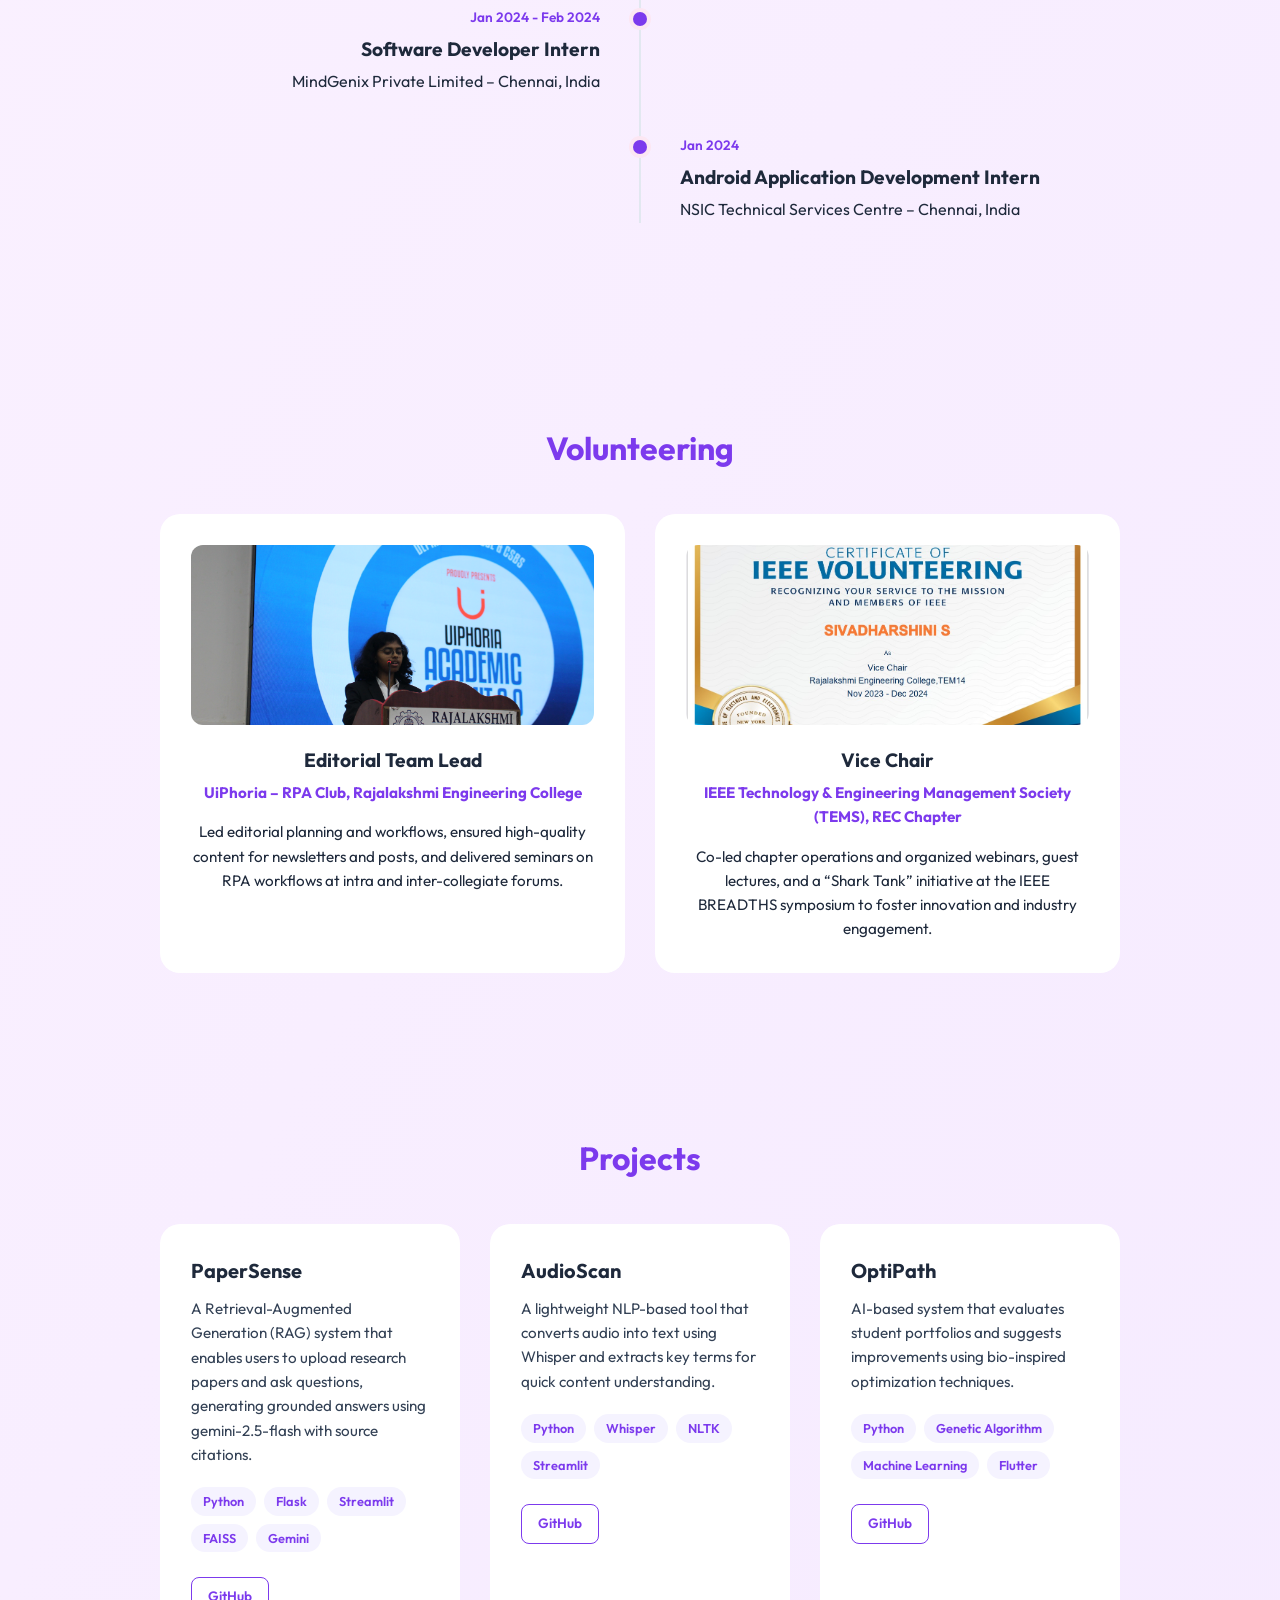
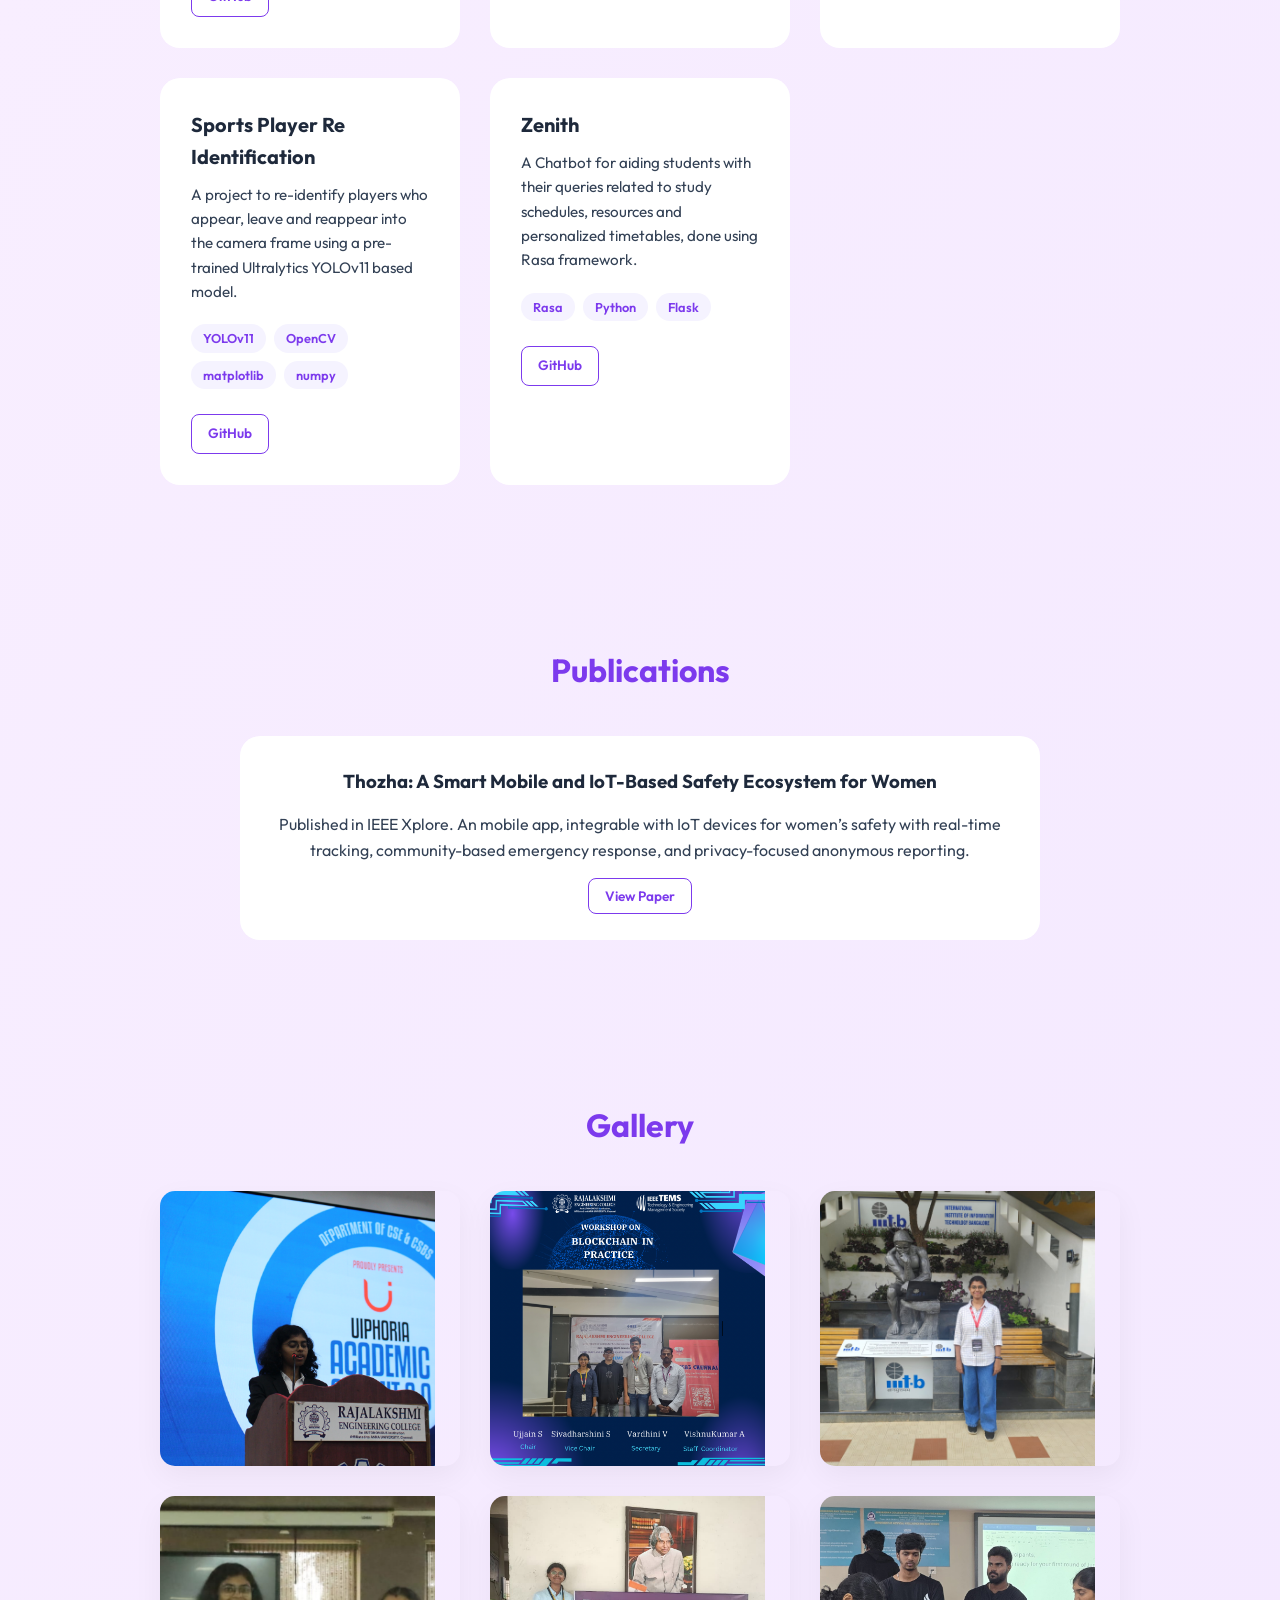
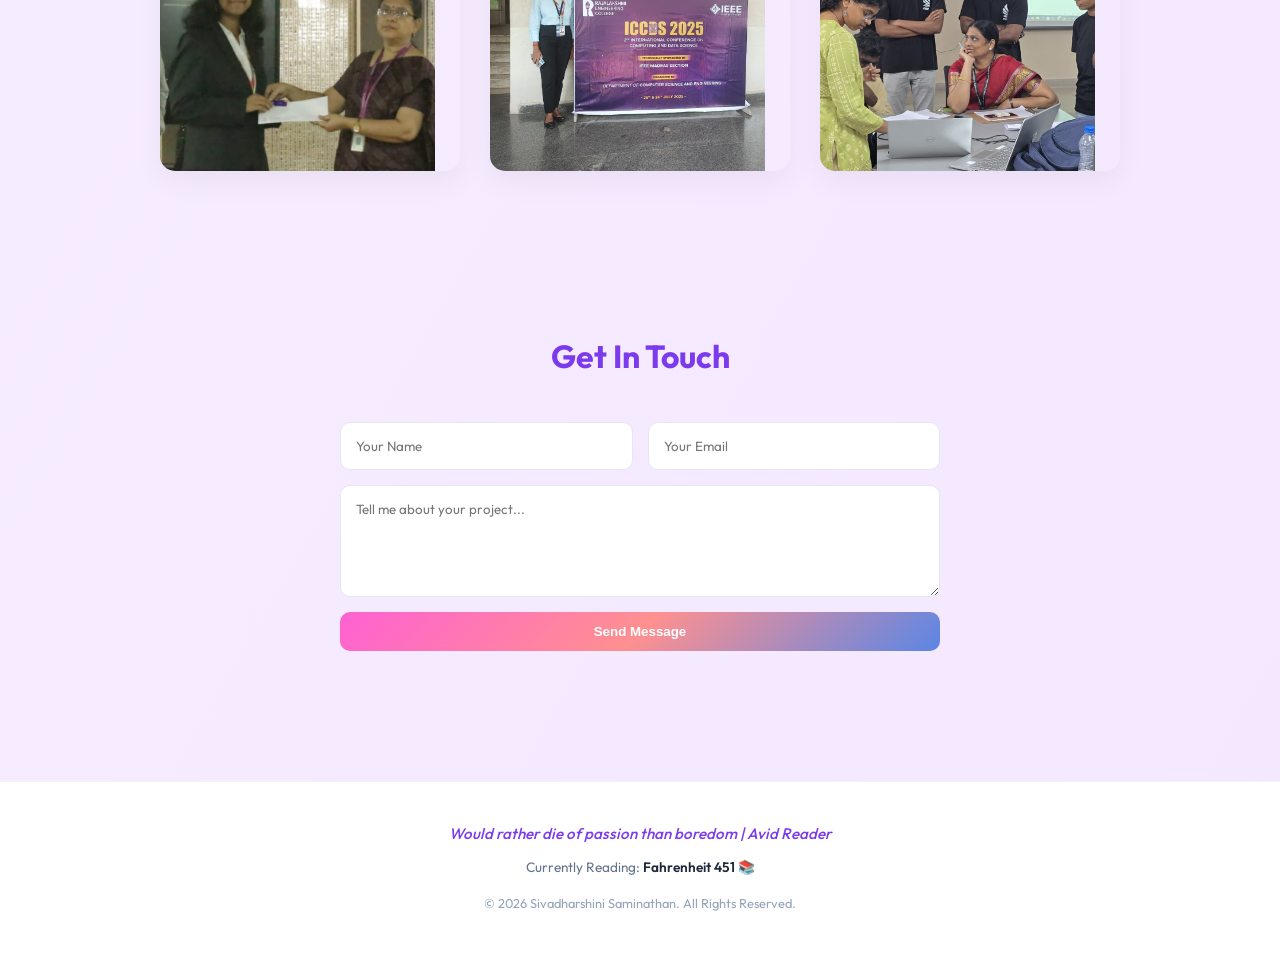
==== commit 8043c536: "revised portfolio" ====
--- a/index.html
+++ b/index.html
@@ -260,7 +260,7 @@
         <section id="experience" class="section">
             <div class="container">
                 <h2 class="section-title">Experience</h2>
-                <div class="timeline">
+                <div class="timeline zigzag">
 
                     <!-- Internship: Data Analyst -->
                     <div class="timeline-item">
--- a/style.css
+++ b/style.css
@@ -494,13 +494,13 @@
     position: relative;
     max-width: 800px;
     margin: 0 auto;
+    padding-left: 30px;
 }
 
 .timeline::before {
     content: '';
     position: absolute;
-    left: 50%;
-    transform: translateX(-50%);
+    left: 0;
     top: 5px;
     bottom: 0;
     width: 2px;
@@ -510,22 +510,11 @@
 .timeline-item {
     position: relative;
     margin-bottom: 40px;
-    width: 50%;
-}
-
-.timeline-item:nth-child(odd) {
-    left: 0;
-    padding-right: 40px;
-    text-align: right;
-}
-
-.timeline-item:nth-child(even) {
-    left: 50%;
-    padding-left: 40px;
 }
 
 .timeline-dot {
     position: absolute;
+    left: -36px;
     top: 5px;
     width: 14px;
     height: 14px;
@@ -534,12 +523,40 @@
     box-shadow: 0 0 0 4px #fce7f3;
 }
 
-.timeline-item:nth-child(odd) .timeline-dot {
+/* Zigzag Timeline */
+.timeline.zigzag {
+    padding-left: 0;
+}
+
+.timeline.zigzag::before {
+    left: 50%;
+    transform: translateX(-50%);
+}
+
+.timeline.zigzag .timeline-item {
+    width: 50%;
+}
+
+.timeline.zigzag .timeline-item:nth-child(odd) {
+    left: 0;
+    padding-right: 40px;
+    text-align: right;
+}
+
+.timeline.zigzag .timeline-item:nth-child(even) {
+    left: 50%;
+    padding-left: 40px;
+}
+
+.timeline.zigzag .timeline-dot {
+    left: auto;
+}
+
+.timeline.zigzag .timeline-item:nth-child(odd) .timeline-dot {
     right: -7px;
-    left: auto;
-}
-
-.timeline-item:nth-child(even) .timeline-dot {
+}
+
+.timeline.zigzag .timeline-item:nth-child(even) .timeline-dot {
     left: -7px;
 }
 
@@ -758,16 +775,18 @@
         grid-template-columns: 1fr;
     }
 
-    .timeline {
+    .timeline.zigzag {
         padding-left: 30px;
     }
 
-    .timeline::before {
+    .timeline.zigzag::before {
         left: 0;
         transform: none;
     }
 
-    .timeline-item, .timeline-item:nth-child(odd), .timeline-item:nth-child(even) {
+    .timeline.zigzag .timeline-item, 
+    .timeline.zigzag .timeline-item:nth-child(odd), 
+    .timeline.zigzag .timeline-item:nth-child(even) {
         width: 100%;
         left: 0;
         padding-left: 30px;
@@ -775,8 +794,8 @@
         text-align: left;
     }
 
-    .timeline-item:nth-child(odd) .timeline-dot,
-    .timeline-item:nth-child(even) .timeline-dot {
+    .timeline.zigzag .timeline-item:nth-child(odd) .timeline-dot,
+    .timeline.zigzag .timeline-item:nth-child(even) .timeline-dot {
         left: -36px;
         right: auto;
     }
